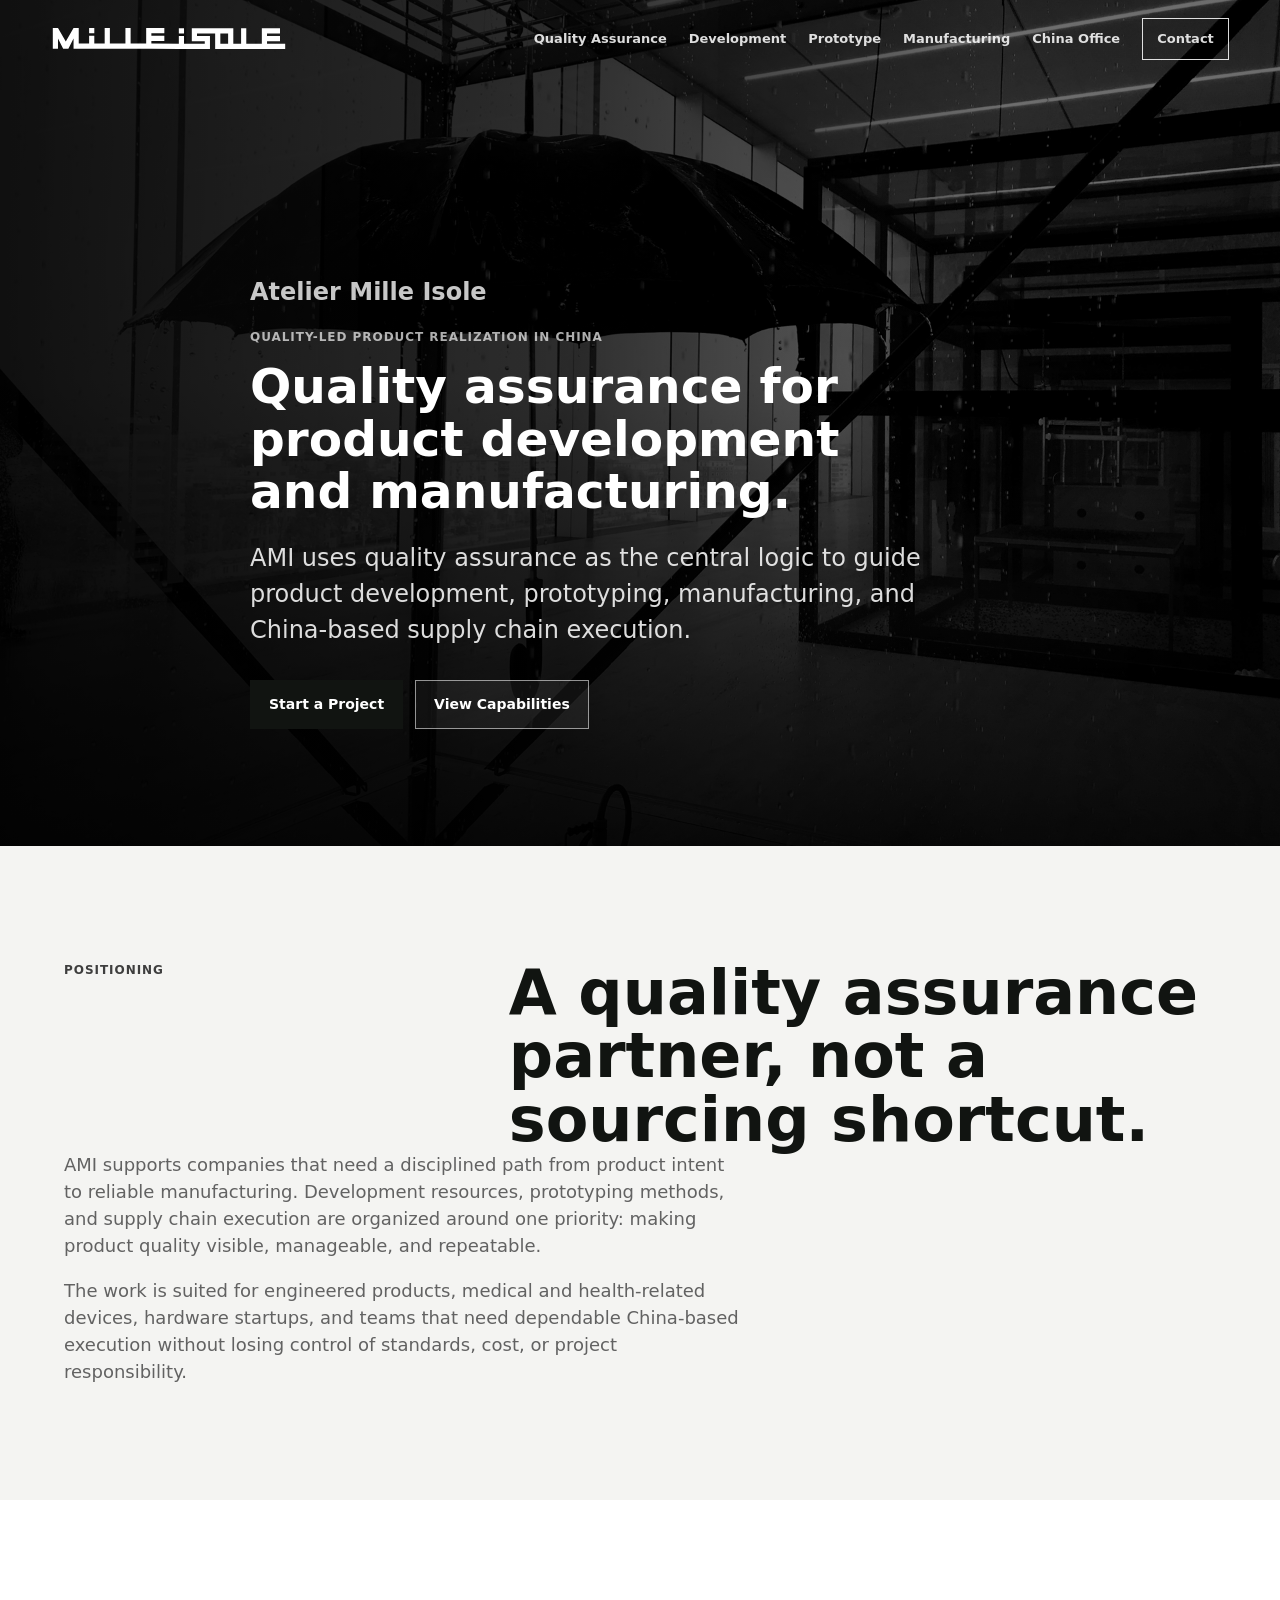
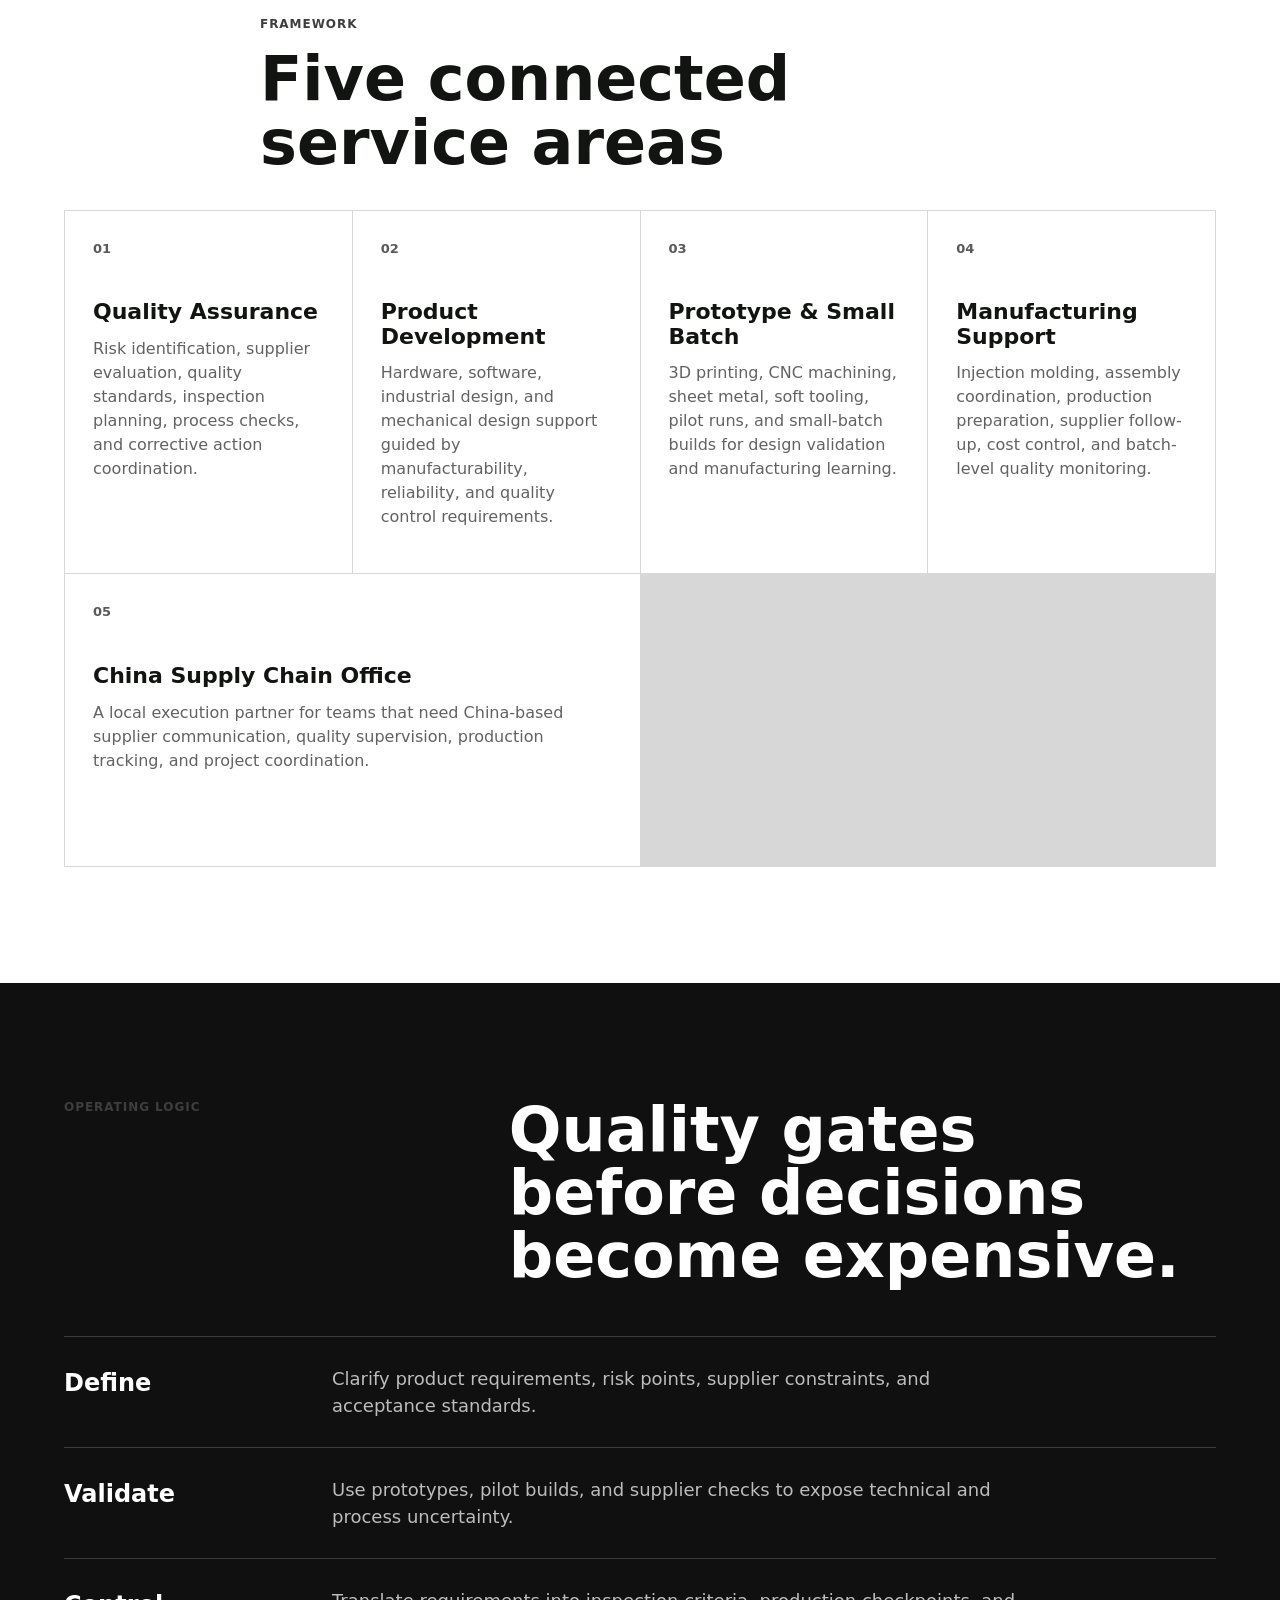
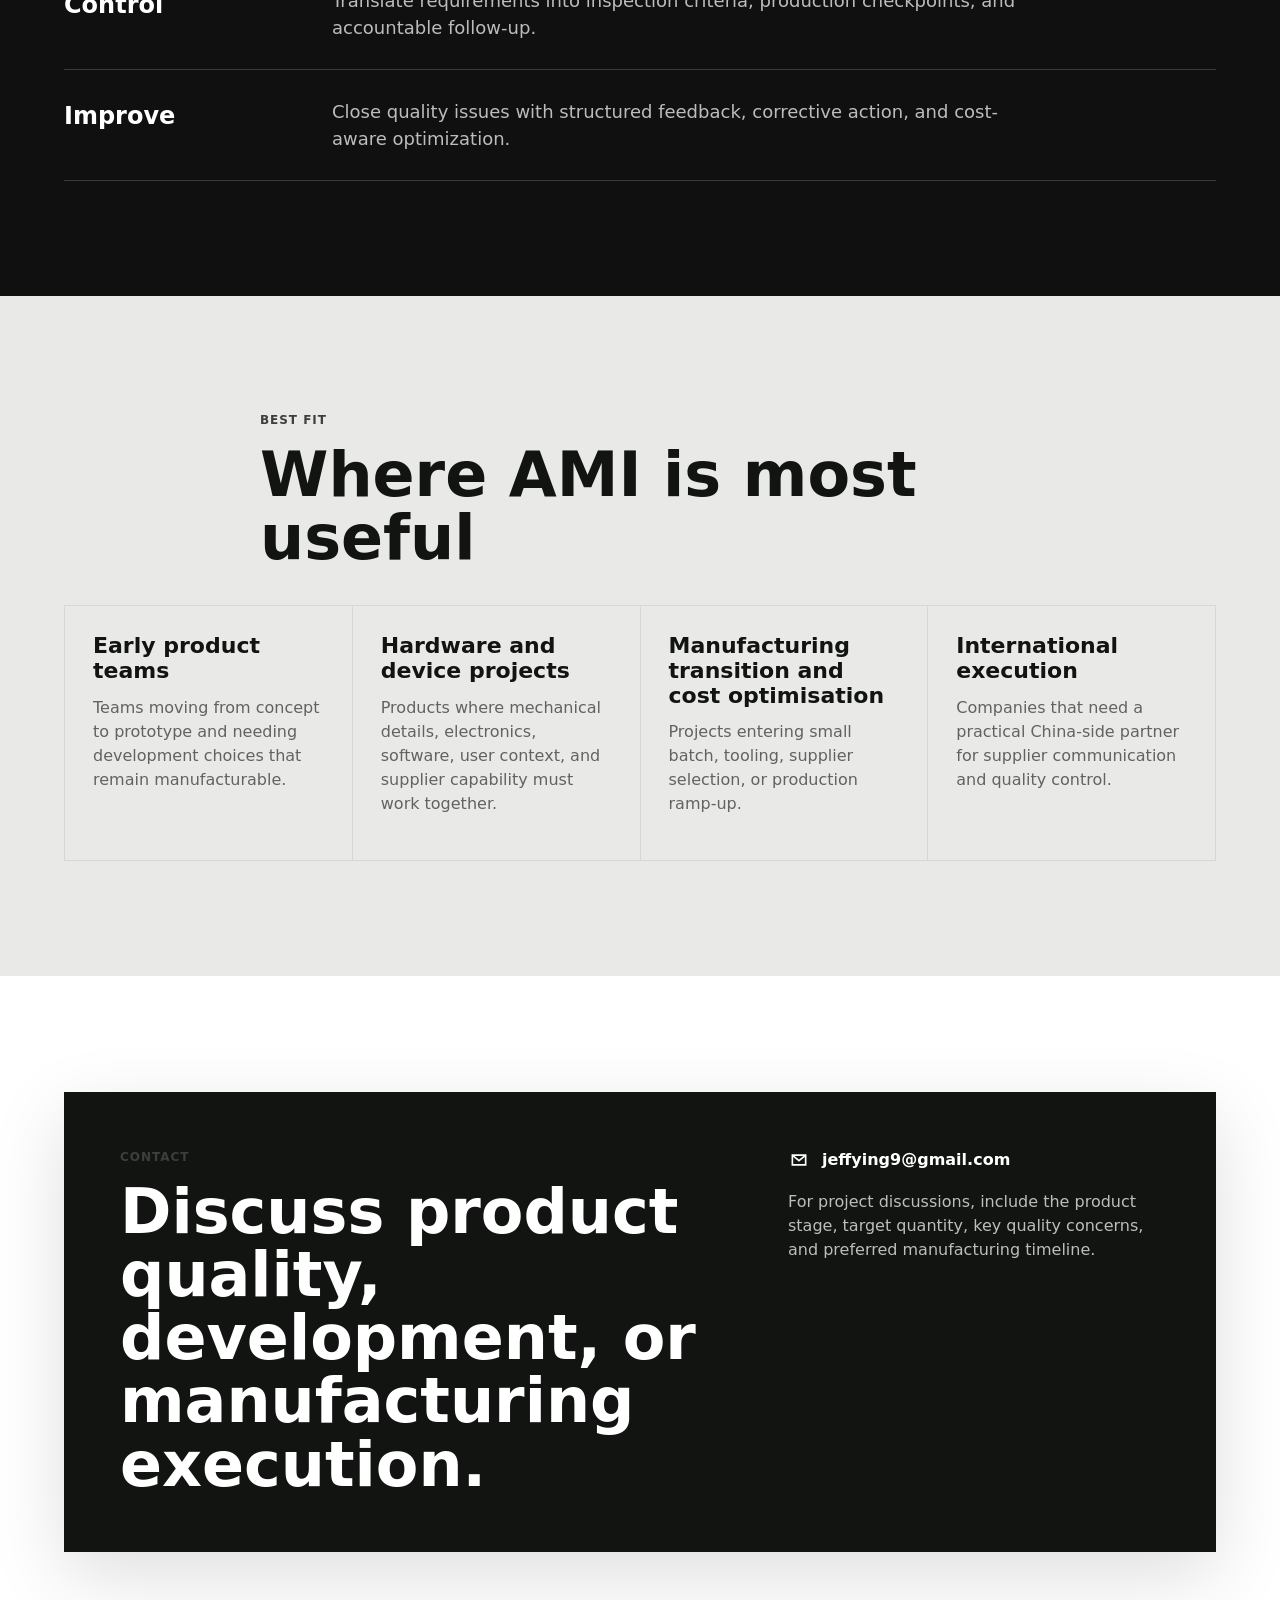
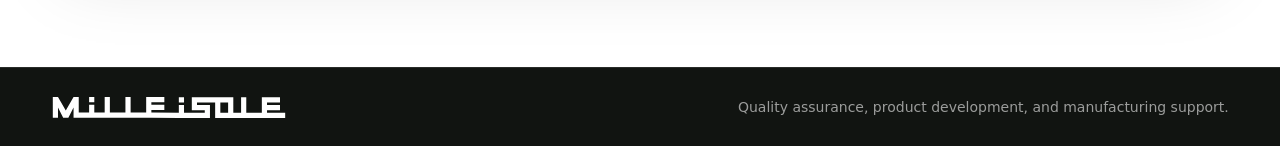
==== index.html @ b47e9f52 "Add files via upload" ====
<!doctype html>
<html lang="en">
  <head>
    <meta charset="utf-8" />
    <meta name="viewport" content="width=device-width, initial-scale=1" />
    <meta
      name="description"
      content="Atelier Mille Isole is a quality-led product development and manufacturing support partner in China."
    />
    <title>Atelier Mille Isole | Quality-Led Product Development in China</title>
    <link rel="icon" href="assets/favicon.svg" type="image/svg+xml" />
    <link rel="icon" href="assets/favicon-32.png" sizes="32x32" type="image/png" />
    <link rel="shortcut icon" href="assets/favicon-32.png" type="image/png" />
    <link rel="apple-touch-icon" sizes="180x180" href="assets/apple-touch-icon.png" />
    <meta name="theme-color" content="#111411" />
    <link rel="stylesheet" href="styles.css" />
  </head>
  <body>
    <header class="site-header" data-header>
      <a class="brand" href="#top" aria-label="Atelier Mille Isole home">
        <span class="brand-logo" aria-hidden="true"></span>
      </a>

      <button class="nav-toggle" type="button" aria-label="Open navigation" aria-expanded="false" data-nav-toggle>
        <span></span>
        <span></span>
      </button>

      <nav class="site-nav" aria-label="Primary navigation" data-nav>
        <a href="#quality">Quality Assurance</a>
        <a href="#development">Development</a>
        <a href="#prototype">Prototype</a>
        <a href="#manufacturing">Manufacturing</a>
        <a href="#china-office">China Office</a>
        <a class="nav-cta" href="#contact">Contact</a>
      </nav>
    </header>

    <main id="top">
      <section class="hero" aria-labelledby="hero-title">
        <div class="hero-image" aria-hidden="true"></div>
        <div class="hero-overlay"></div>
        <div class="hero-content">
          <p class="brand-line">Atelier Mille Isole</p>
          <p class="eyebrow">Quality-led product realization in China</p>
          <h1 id="hero-title">Quality assurance for product development and manufacturing.</h1>
          <p class="hero-copy">
            AMI uses quality assurance as the central logic to guide product development,
            prototyping, manufacturing, and China-based supply chain execution.
          </p>
          <div class="hero-actions">
            <a class="button primary" href="#contact">Start a Project</a>
            <a class="button secondary" href="#quality">View Capabilities</a>
          </div>
        </div>
      </section>

      <section class="intro section-pad" aria-labelledby="intro-title">
        <div class="section-heading">
          <p class="eyebrow">Positioning</p>
          <h2 id="intro-title">A quality assurance partner, not a sourcing shortcut.</h2>
        </div>
        <div class="intro-copy">
          <p>
            AMI supports companies that need a disciplined path from product intent to reliable
            manufacturing. Development resources, prototyping methods, and supply chain execution
            are organized around one priority: making product quality visible, manageable, and
            repeatable.
          </p>
          <p>
            The work is suited for engineered products, medical and health-related devices,
            hardware startups, and teams that need dependable China-based execution without losing
            control of standards, cost, or project responsibility.
          </p>
        </div>
      </section>

      <section class="capabilities section-pad" aria-labelledby="capabilities-title">
        <div class="section-heading compact">
          <p class="eyebrow">Framework</p>
          <h2 id="capabilities-title">Five connected service areas</h2>
        </div>

        <div class="capability-grid">
          <article class="capability-card" id="quality">
            <span class="card-index">01</span>
            <h3>Quality Assurance</h3>
            <p>
              Risk identification, supplier evaluation, quality standards, inspection planning,
              process checks, and corrective action coordination.
            </p>
          </article>

          <article class="capability-card" id="development">
            <span class="card-index">02</span>
            <h3>Product Development</h3>
            <p>
              Hardware, software, industrial design, and mechanical design support guided by
              manufacturability, reliability, and quality control requirements.
            </p>
          </article>

          <article class="capability-card" id="prototype">
            <span class="card-index">03</span>
            <h3>Prototype & Small Batch</h3>
            <p>
              3D printing, CNC machining, sheet metal, soft tooling, pilot runs, and small-batch
              builds for design validation and manufacturing learning.
            </p>
          </article>

          <article class="capability-card" id="manufacturing">
            <span class="card-index">04</span>
            <h3>Manufacturing Support</h3>
            <p>
              Injection molding, assembly coordination, production preparation, supplier follow-up,
              cost control, and batch-level quality monitoring.
            </p>
          </article>

          <article class="capability-card wide" id="china-office">
            <span class="card-index">05</span>
            <h3>China Supply Chain Office</h3>
            <p>
              A local execution partner for teams that need China-based supplier communication,
              quality supervision, production tracking, and project coordination.
            </p>
          </article>
        </div>
      </section>

      <section class="method section-pad" aria-labelledby="method-title">
        <div class="section-heading">
          <p class="eyebrow">Operating Logic</p>
          <h2 id="method-title">Quality gates before decisions become expensive.</h2>
        </div>

        <div class="method-list">
          <div class="method-item">
            <span>Define</span>
            <p>Clarify product requirements, risk points, supplier constraints, and acceptance standards.</p>
          </div>
          <div class="method-item">
            <span>Validate</span>
            <p>Use prototypes, pilot builds, and supplier checks to expose technical and process uncertainty.</p>
          </div>
          <div class="method-item">
            <span>Control</span>
            <p>Translate requirements into inspection criteria, production checkpoints, and accountable follow-up.</p>
          </div>
          <div class="method-item">
            <span>Improve</span>
            <p>Close quality issues with structured feedback, corrective action, and cost-aware optimization.</p>
          </div>
        </div>
      </section>

      <section class="proof section-pad" aria-labelledby="proof-title">
        <div class="section-heading compact">
          <p class="eyebrow">Best Fit</p>
          <h2 id="proof-title">Where AMI is most useful</h2>
        </div>

        <div class="fit-grid">
          <div>
            <h3>Early product teams</h3>
            <p>Teams moving from concept to prototype and needing development choices that remain manufacturable.</p>
          </div>
          <div>
            <h3>Hardware and device projects</h3>
            <p>Products where mechanical details, electronics, software, user context, and supplier capability must work together.</p>
          </div>
          <div>
            <h3>Manufacturing transition and cost optimisation</h3>
            <p>Projects entering small batch, tooling, supplier selection, or production ramp-up.</p>
          </div>
          <div>
            <h3>International execution</h3>
            <p>Companies that need a practical China-side partner for supplier communication and quality control.</p>
          </div>
        </div>
      </section>

      <section class="contact section-pad" id="contact" aria-labelledby="contact-title">
        <div class="contact-panel">
          <div>
            <p class="eyebrow">Contact</p>
            <h2 id="contact-title">Discuss product quality, development, or manufacturing execution.</h2>
          </div>
          <div class="contact-actions">
            <a class="email-link" href="mailto:jeffying9@gmail.com" aria-label="Email AMI">
              <svg aria-hidden="true" viewBox="0 0 24 24">
                <path d="M4.75 6.75h14.5v10.5H4.75V6.75Z"></path>
                <path d="m5.25 7.25 6.75 5.5 6.75-5.5"></path>
              </svg>
              <span>jeffying9@gmail.com</span>
            </a>
            <p>
              For project discussions, include the product stage, target quantity, key quality concerns,
              and preferred manufacturing timeline.
            </p>
          </div>
        </div>
      </section>
    </main>

    <footer class="site-footer">
      <div>
        <span class="footer-logo" aria-hidden="true"></span>
        <span class="sr-only">Atelier Mille Isole</span>
      </div>
      <p>Quality assurance, product development, and manufacturing support.</p>
    </footer>

    <script src="script.js"></script>
  </body>
</html>
---- styles.css ----
:root {
  --ink: #111411;
  --muted: #626262;
  --line: #d7d7d7;
  --paper: #f4f4f2;
  --white: #ffffff;
  --deep: #101010;
  --soft: #e9e9e7;
  --shadow: 0 24px 70px rgba(0, 0, 0, 0.13);
}

* {
  box-sizing: border-box;
}

html {
  scroll-behavior: smooth;
}

body {
  margin: 0;
  color: var(--ink);
  background: var(--paper);
  font-family: Inter, ui-sans-serif, system-ui, -apple-system, BlinkMacSystemFont, "Segoe UI", Arial, sans-serif;
  line-height: 1.5;
}

img {
  display: block;
  max-width: 100%;
}

a {
  color: inherit;
  text-decoration: none;
}

.site-header {
  position: fixed;
  z-index: 20;
  top: 0;
  left: 0;
  right: 0;
  display: flex;
  align-items: center;
  justify-content: space-between;
  gap: 24px;
  padding: 18px clamp(20px, 4vw, 56px);
  color: var(--white);
  transition: background 180ms ease, border-color 180ms ease, color 180ms ease;
}

.site-header.is-scrolled,
.site-header.is-open {
  color: var(--ink);
  background: rgba(246, 245, 240, 0.94);
  border-bottom: 1px solid rgba(17, 20, 17, 0.09);
  backdrop-filter: blur(18px);
}

.brand {
  display: inline-flex;
  align-items: center;
  min-width: 0;
}

.brand-logo,
.footer-logo {
  display: block;
  width: min(236px, 48vw);
  height: 22px;
  background: currentColor;
  -webkit-mask: url("AMI%20VI/Logo%20White.svg") center / contain no-repeat;
  mask: url("AMI%20VI/Logo%20White.svg") center / contain no-repeat;
}

.site-nav {
  display: flex;
  align-items: center;
  gap: 22px;
  font-size: 13px;
  font-weight: 600;
}

.site-nav a {
  opacity: 0.86;
}

.site-nav a:hover {
  opacity: 1;
}

.nav-cta {
  padding: 10px 14px;
  border: 1px solid currentColor;
}

.nav-toggle {
  display: none;
}

.hero {
  position: relative;
  min-height: 94vh;
  display: grid;
  align-items: end;
  overflow: hidden;
  color: var(--white);
}

.hero-image,
.hero-overlay {
  position: absolute;
  inset: 0;
  width: 100%;
  height: 100%;
}

.hero-image {
  background:
    linear-gradient(0deg, rgba(0, 0, 0, 0.12), rgba(0, 0, 0, 0.12)),
    url("assets/hero-umbrella.jpg") center / cover no-repeat;
  filter: grayscale(1) contrast(1.08) brightness(0.78);
}

.hero-overlay {
  background:
    linear-gradient(90deg, rgba(0, 0, 0, 0.9), rgba(0, 0, 0, 0.72) 44%, rgba(0, 0, 0, 0.34) 78%),
    linear-gradient(0deg, rgba(0, 0, 0, 0.76), rgba(0, 0, 0, 0.08) 55%);
}

.hero-content {
  position: relative;
  width: min(780px, calc(100% - 40px));
  margin: 0 auto;
  padding: 156px 0 13vh;
}

.eyebrow {
  margin: 0 0 14px;
  color: #3e3e3e;
  font-size: 12px;
  font-weight: 700;
  letter-spacing: 0.08em;
  text-transform: uppercase;
}

.hero .eyebrow {
  color: rgba(255, 255, 255, 0.68);
}

h1,
h2,
h3,
p {
  margin-top: 0;
}

h1 {
  max-width: 680px;
  margin-bottom: 22px;
  font-size: clamp(32px, 3.8vw, 54px);
  line-height: 1.08;
  letter-spacing: 0;
}

.brand-line {
  margin: 0 0 18px;
  color: rgba(255, 255, 255, 0.78);
  font-size: clamp(18px, 2vw, 24px);
  font-weight: 600;
}

.hero-copy {
  max-width: 680px;
  margin-bottom: 32px;
  color: rgba(255, 255, 255, 0.86);
  font-size: clamp(18px, 2.1vw, 24px);
}

.hero-actions,
.contact-actions {
  display: flex;
  align-items: center;
  flex-wrap: wrap;
  gap: 12px;
}

.button {
  display: inline-flex;
  align-items: center;
  justify-content: center;
  min-height: 46px;
  padding: 13px 18px;
  border: 1px solid transparent;
  font-size: 14px;
  font-weight: 700;
}

.button.primary {
  color: var(--white);
  background: var(--ink);
}

.button.secondary {
  color: var(--white);
  border-color: rgba(255, 255, 255, 0.55);
  background: rgba(255, 255, 255, 0.06);
}

.section-pad {
  padding: clamp(74px, 9vw, 128px) clamp(20px, 5vw, 72px);
}

.section-heading {
  display: grid;
  grid-template-columns: minmax(220px, 0.7fr) minmax(0, 1.3fr);
  gap: clamp(24px, 5vw, 72px);
  max-width: 1160px;
  margin: 0 auto;
}

.section-heading.compact {
  display: block;
  max-width: 760px;
  margin-bottom: 36px;
}

h2 {
  margin-bottom: 0;
  font-size: clamp(34px, 5vw, 62px);
  line-height: 1.02;
  letter-spacing: 0;
}

.intro-copy {
  max-width: 680px;
  color: var(--muted);
  font-size: 18px;
}

.intro-copy p:last-child {
  margin-bottom: 0;
}

.capabilities {
  background: var(--white);
}

.capability-grid {
  display: grid;
  grid-template-columns: repeat(4, minmax(0, 1fr));
  gap: 1px;
  max-width: 1160px;
  margin: 0 auto;
  background: var(--line);
  border: 1px solid var(--line);
}

.capability-card {
  min-height: 292px;
  padding: 28px;
  background: var(--white);
}

.capability-card.wide {
  grid-column: span 2;
}

.card-index {
  display: block;
  margin-bottom: 42px;
  color: #5a5a5a;
  font-size: 13px;
  font-weight: 700;
}

.capability-card h3,
.fit-grid h3 {
  margin-bottom: 12px;
  font-size: 22px;
  line-height: 1.12;
  letter-spacing: 0;
}

.capability-card p,
.fit-grid p,
.method-item p,
.contact-actions p,
.site-footer p {
  color: var(--muted);
}

.method {
  background: var(--deep);
  color: var(--white);
}

.method .section-heading {
  margin-bottom: 48px;
}

.method-list {
  max-width: 1160px;
  margin: 0 auto;
  border-top: 1px solid rgba(255, 255, 255, 0.18);
}

.method-item {
  display: grid;
  grid-template-columns: 240px minmax(0, 1fr);
  gap: 28px;
  padding: 28px 0;
  border-bottom: 1px solid rgba(255, 255, 255, 0.18);
}

.method-item span {
  font-size: 24px;
  font-weight: 700;
}

.method-item p {
  max-width: 700px;
  margin-bottom: 0;
  color: rgba(255, 255, 255, 0.72);
  font-size: 18px;
}

.proof {
  background: var(--soft);
}

.fit-grid {
  display: grid;
  grid-template-columns: repeat(4, minmax(0, 1fr));
  gap: 1px;
  max-width: 1160px;
  margin: 0 auto;
  background: var(--line);
  border: 1px solid var(--line);
}

.fit-grid > div {
  min-height: 240px;
  padding: 28px;
  background: var(--soft);
}

.contact {
  background: var(--white);
}

.contact-panel {
  display: grid;
  grid-template-columns: minmax(0, 1.25fr) minmax(320px, 0.75fr);
  gap: 48px;
  max-width: 1160px;
  margin: 0 auto;
  padding: clamp(30px, 5vw, 56px);
  color: var(--white);
  background: var(--ink);
  box-shadow: var(--shadow);
}

.contact-panel h2 {
  max-width: 760px;
}

.contact-actions {
  display: flex;
  align-content: start;
  align-items: flex-start;
  flex-direction: column;
  gap: 18px;
}

.contact-actions p {
  margin-bottom: 0;
  color: rgba(255, 255, 255, 0.72);
}

.email-link {
  display: inline-flex;
  align-items: center;
  justify-content: flex-start;
  gap: 12px;
  max-width: 100%;
  color: var(--white);
  font-size: 16px;
  font-weight: 700;
}

.email-link svg {
  width: 22px;
  height: 22px;
  flex: 0 0 auto;
  stroke: currentColor;
  stroke-width: 1.8;
  fill: none;
}

.site-footer {
  display: flex;
  align-items: center;
  justify-content: space-between;
  gap: 24px;
  padding: 28px clamp(20px, 4vw, 56px);
  border-top: 1px solid rgba(255, 255, 255, 0.1);
  color: var(--white);
  background: var(--ink);
  font-size: 14px;
}

.site-footer .footer-logo {
  color: var(--white);
}

.site-footer > div {
  display: inline-flex;
  align-items: center;
  font-weight: 700;
}

.sr-only {
  position: absolute;
  width: 1px;
  height: 1px;
  padding: 0;
  overflow: hidden;
  clip: rect(0, 0, 0, 0);
  white-space: nowrap;
  border: 0;
}

.site-footer p {
  margin-bottom: 0;
  color: rgba(255, 255, 255, 0.58);
}

@media (max-width: 980px) {
  .site-nav {
    position: fixed;
    top: 79px;
    left: 0;
    right: 0;
    display: none;
    flex-direction: column;
    align-items: stretch;
    gap: 0;
    padding: 10px 20px 24px;
    color: var(--ink);
    background: rgba(246, 245, 240, 0.97);
    border-bottom: 1px solid rgba(17, 20, 17, 0.09);
    backdrop-filter: blur(18px);
  }

  .site-nav.is-open {
    display: flex;
  }

  .site-nav a {
    padding: 15px 0;
    border-bottom: 1px solid rgba(17, 20, 17, 0.08);
  }

  .nav-cta {
    margin-top: 12px;
    padding: 13px 15px;
    border: 1px solid var(--ink);
    text-align: center;
  }

  .nav-toggle {
    display: inline-flex;
    width: 42px;
    height: 42px;
    flex-direction: column;
    align-items: center;
    justify-content: center;
    gap: 6px;
    color: inherit;
    border: 1px solid currentColor;
    background: transparent;
  }

  .nav-toggle span {
    width: 18px;
    height: 2px;
    background: currentColor;
  }

  .section-heading,
  .contact-panel {
    grid-template-columns: 1fr;
  }

  .capability-grid,
  .fit-grid {
    grid-template-columns: repeat(2, minmax(0, 1fr));
  }
}

@media (max-width: 680px) {
  .brand-logo {
    width: 170px;
    height: 16px;
  }

  .hero {
    min-height: 92vh;
  }

  .hero-content {
    width: min(100% - 34px, 780px);
    padding-bottom: 78px;
  }

  .hero-overlay {
    background:
      linear-gradient(90deg, rgba(0, 0, 0, 0.9), rgba(0, 0, 0, 0.58)),
      linear-gradient(0deg, rgba(0, 0, 0, 0.76), rgba(0, 0, 0, 0.08) 56%);
  }

  .hero-image {
    background:
      linear-gradient(0deg, rgba(0, 0, 0, 0.12), rgba(0, 0, 0, 0.12)),
      url("assets/hero-umbrella-mobile.jpg") center / cover no-repeat;
  }

  .hero-actions,
  .contact-actions {
    align-items: stretch;
    flex-direction: column;
  }

  .button {
    width: 100%;
  }

  .capability-grid,
  .fit-grid {
    grid-template-columns: 1fr;
  }

  .capability-card.wide {
    grid-column: auto;
  }

  .method-item {
    grid-template-columns: 1fr;
    gap: 10px;
  }

  .contact-panel {
    padding: 26px;
  }

  .site-footer {
    align-items: flex-start;
    flex-direction: column;
  }
}
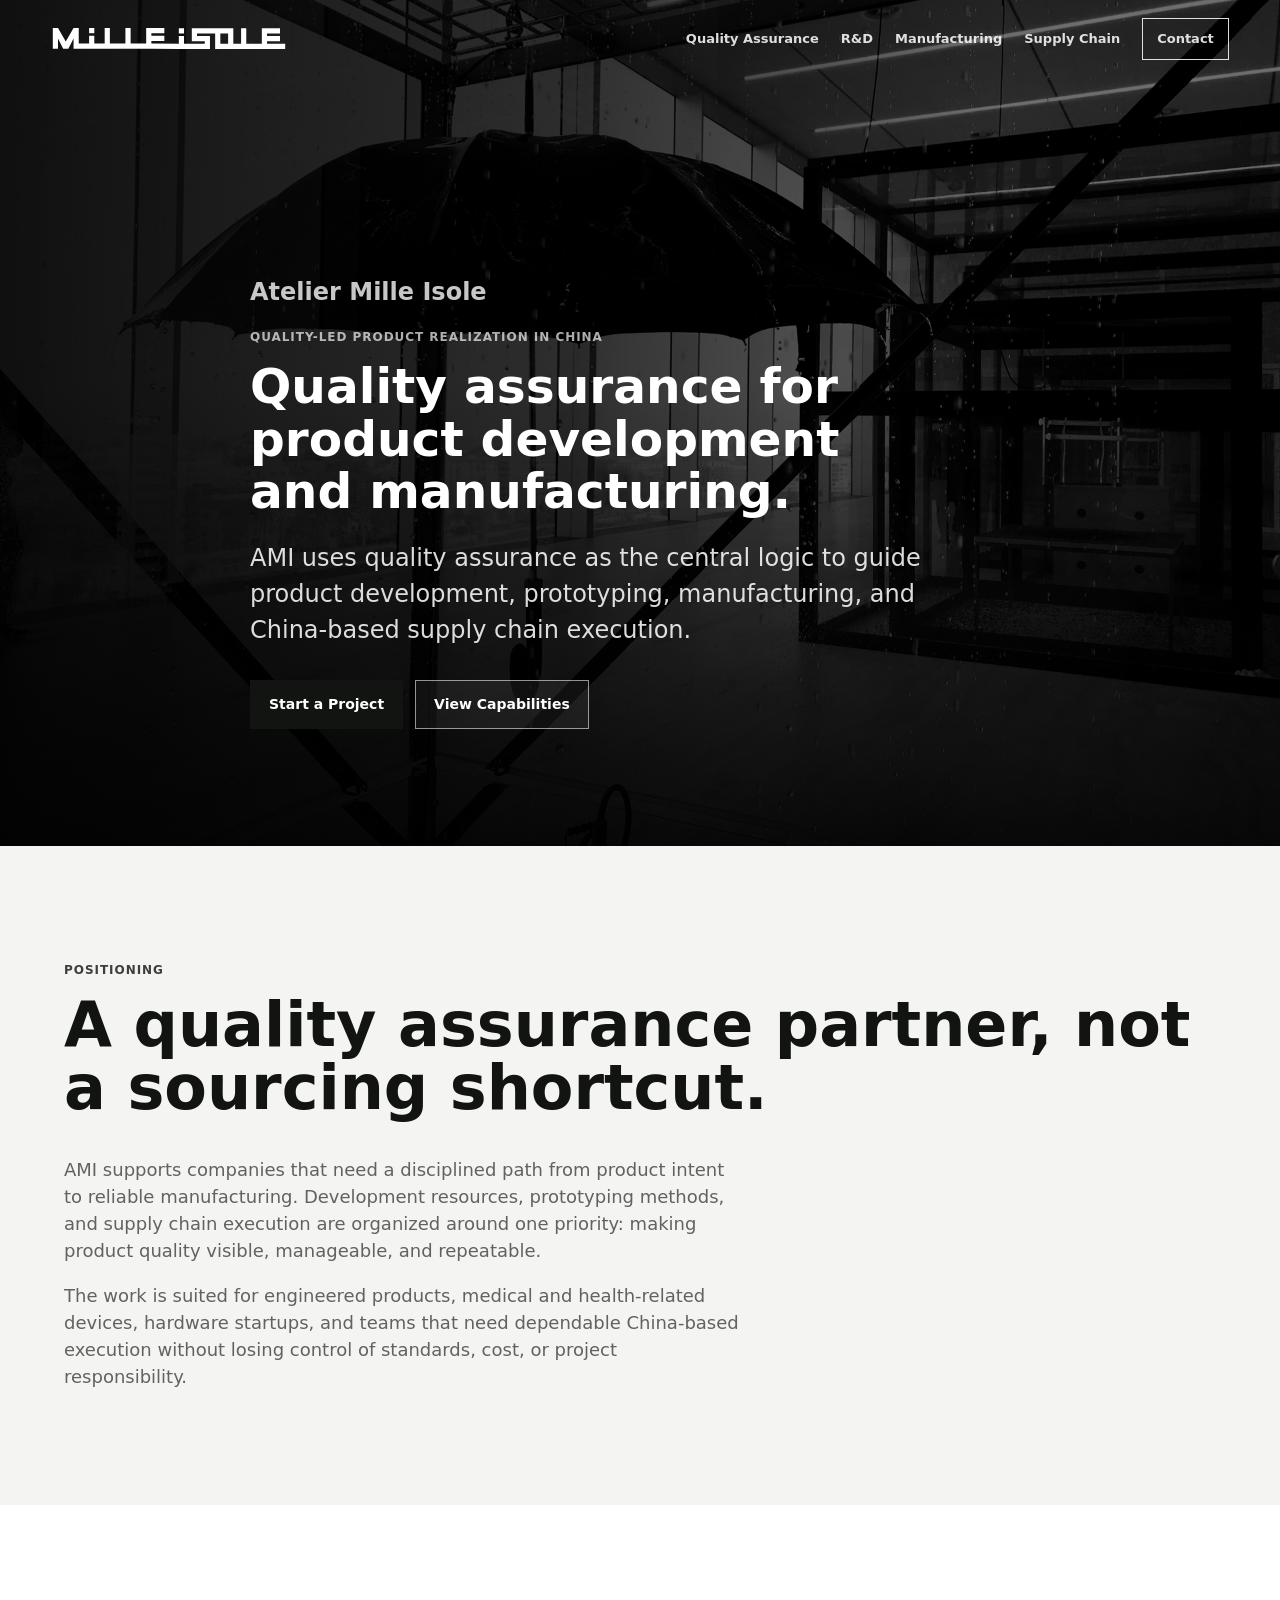
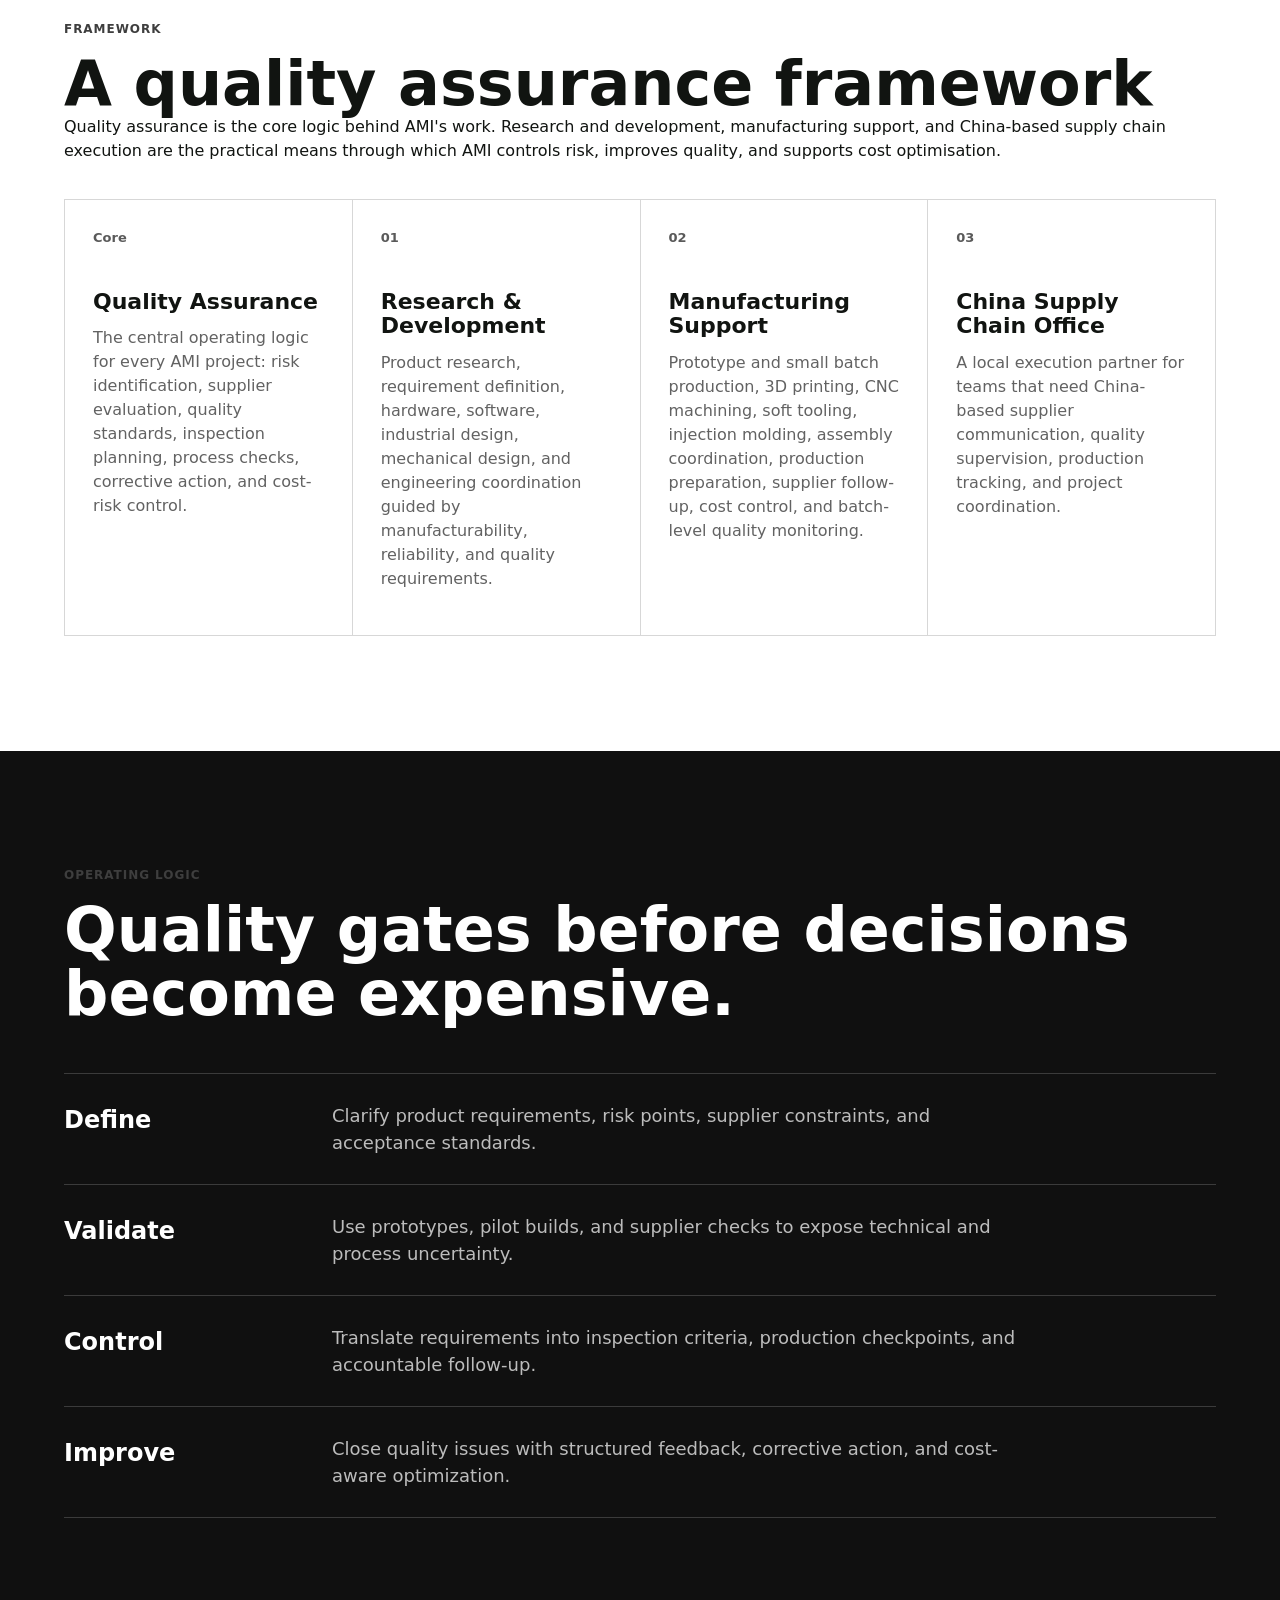
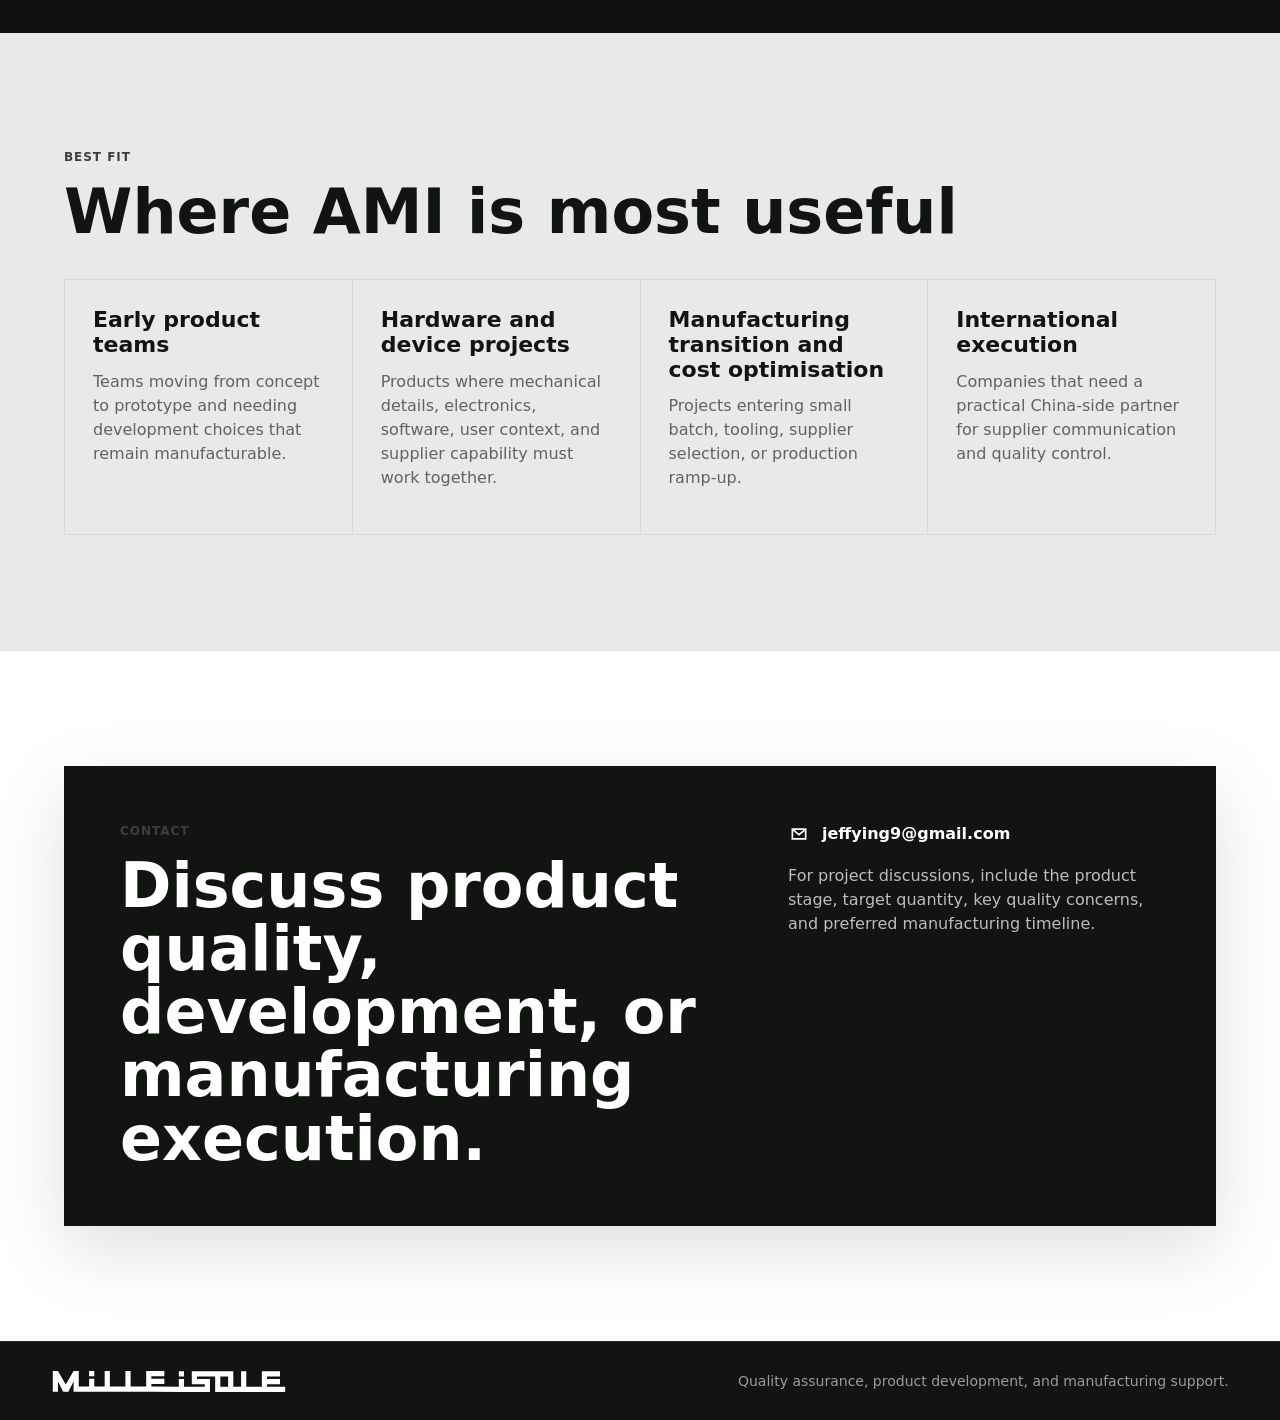
==== commit d6278b0f: "Add files via upload" ====
--- a/index.html
+++ b/index.html
@@ -7,7 +7,7 @@
       name="description"
       content="Atelier Mille Isole is a quality-led product development and manufacturing support partner in China."
     />
-    <title>Atelier Mille Isole | Quality-Led Product Development in China</title>
+    <title>Atelier Mille Isole | Quality-Led Product Realization</title>
     <link rel="icon" href="assets/favicon.svg" type="image/svg+xml" />
     <link rel="icon" href="assets/favicon-32.png" sizes="32x32" type="image/png" />
     <link rel="shortcut icon" href="assets/favicon-32.png" type="image/png" />
@@ -28,10 +28,9 @@
 
       <nav class="site-nav" aria-label="Primary navigation" data-nav>
         <a href="#quality">Quality Assurance</a>
-        <a href="#development">Development</a>
-        <a href="#prototype">Prototype</a>
-        <a href="#manufacturing">Manufacturing</a>
-        <a href="#china-office">China Office</a>
+        <a href="#research-development">R&amp;D</a>
+        <a href="#manufacturing-support">Manufacturing</a>
+        <a href="#china-office">Supply Chain</a>
         <a class="nav-cta" href="#contact">Contact</a>
       </nav>
     </header>
@@ -78,48 +77,47 @@
       <section class="capabilities section-pad" aria-labelledby="capabilities-title">
         <div class="section-heading compact">
           <p class="eyebrow">Framework</p>
-          <h2 id="capabilities-title">Five connected service areas</h2>
+          <h2 id="capabilities-title">A quality assurance framework</h2>
+          <p class="section-intro">
+            Quality assurance is the core logic behind AMI's work. Research and development,
+            manufacturing support, and China-based supply chain execution are the practical
+            means through which AMI controls risk, improves quality, and supports cost optimisation.
+          </p>
         </div>
 
         <div class="capability-grid">
-          <article class="capability-card" id="quality">
+          <article class="capability-card core" id="quality">
+            <span class="card-index">Core</span>
+            <h3>Quality Assurance</h3>
+            <p>
+              The central operating logic for every AMI project: risk identification, supplier
+              evaluation, quality standards, inspection planning, process checks, corrective
+              action, and cost-risk control.
+            </p>
+          </article>
+
+          <article class="capability-card" id="research-development">
             <span class="card-index">01</span>
-            <h3>Quality Assurance</h3>
-            <p>
-              Risk identification, supplier evaluation, quality standards, inspection planning,
-              process checks, and corrective action coordination.
-            </p>
-          </article>
-
-          <article class="capability-card" id="development">
+            <h3>Research &amp; Development</h3>
+            <p>
+              Product research, requirement definition, hardware, software, industrial design,
+              mechanical design, and engineering coordination guided by manufacturability,
+              reliability, and quality requirements.
+            </p>
+          </article>
+
+          <article class="capability-card" id="manufacturing-support">
             <span class="card-index">02</span>
-            <h3>Product Development</h3>
-            <p>
-              Hardware, software, industrial design, and mechanical design support guided by
-              manufacturability, reliability, and quality control requirements.
-            </p>
-          </article>
-
-          <article class="capability-card" id="prototype">
+            <h3>Manufacturing Support</h3>
+            <p>
+              Prototype and small batch production, 3D printing, CNC machining, soft tooling,
+              injection molding, assembly coordination, production preparation, supplier follow-up,
+              cost control, and batch-level quality monitoring.
+            </p>
+          </article>
+
+          <article class="capability-card" id="china-office">
             <span class="card-index">03</span>
-            <h3>Prototype & Small Batch</h3>
-            <p>
-              3D printing, CNC machining, sheet metal, soft tooling, pilot runs, and small-batch
-              builds for design validation and manufacturing learning.
-            </p>
-          </article>
-
-          <article class="capability-card" id="manufacturing">
-            <span class="card-index">04</span>
-            <h3>Manufacturing Support</h3>
-            <p>
-              Injection molding, assembly coordination, production preparation, supplier follow-up,
-              cost control, and batch-level quality monitoring.
-            </p>
-          </article>
-
-          <article class="capability-card wide" id="china-office">
-            <span class="card-index">05</span>
             <h3>China Supply Chain Office</h3>
             <p>
               A local execution partner for teams that need China-based supplier communication,
--- a/styles.css
+++ b/styles.css
@@ -7,6 +7,8 @@
   --deep: #101010;
   --soft: #e9e9e7;
   --shadow: 0 24px 70px rgba(0, 0, 0, 0.13);
+  --page-max: 1160px;
+  --page-x: clamp(20px, 5vw, 72px);
 }
 
 * {
@@ -209,20 +211,18 @@
 }
 
 .section-pad {
-  padding: clamp(74px, 9vw, 128px) clamp(20px, 5vw, 72px);
+  padding: clamp(74px, 9vw, 128px) var(--page-x);
 }
 
 .section-heading {
-  display: grid;
-  grid-template-columns: minmax(220px, 0.7fr) minmax(0, 1.3fr);
-  gap: clamp(24px, 5vw, 72px);
-  max-width: 1160px;
-  margin: 0 auto;
+  display: block;
+  max-width: var(--page-max);
+  margin: 0 auto 36px;
 }
 
 .section-heading.compact {
   display: block;
-  max-width: 760px;
+  max-width: var(--page-max);
   margin-bottom: 36px;
 }
 
@@ -234,9 +234,14 @@
 }
 
 .intro-copy {
-  max-width: 680px;
+  max-width: var(--page-max);
+  margin: 0 auto;
   color: var(--muted);
   font-size: 18px;
+}
+
+.intro-copy p {
+  max-width: 680px;
 }
 
 .intro-copy p:last-child {
@@ -251,7 +256,7 @@
   display: grid;
   grid-template-columns: repeat(4, minmax(0, 1fr));
   gap: 1px;
-  max-width: 1160px;
+  max-width: var(--page-max);
   margin: 0 auto;
   background: var(--line);
   border: 1px solid var(--line);
@@ -301,7 +306,7 @@
 }
 
 .method-list {
-  max-width: 1160px;
+  max-width: var(--page-max);
   margin: 0 auto;
   border-top: 1px solid rgba(255, 255, 255, 0.18);
 }
@@ -334,7 +339,7 @@
   display: grid;
   grid-template-columns: repeat(4, minmax(0, 1fr));
   gap: 1px;
-  max-width: 1160px;
+  max-width: var(--page-max);
   margin: 0 auto;
   background: var(--line);
   border: 1px solid var(--line);
@@ -354,7 +359,7 @@
   display: grid;
   grid-template-columns: minmax(0, 1.25fr) minmax(320px, 0.75fr);
   gap: 48px;
-  max-width: 1160px;
+  max-width: var(--page-max);
   margin: 0 auto;
   padding: clamp(30px, 5vw, 56px);
   color: var(--white);
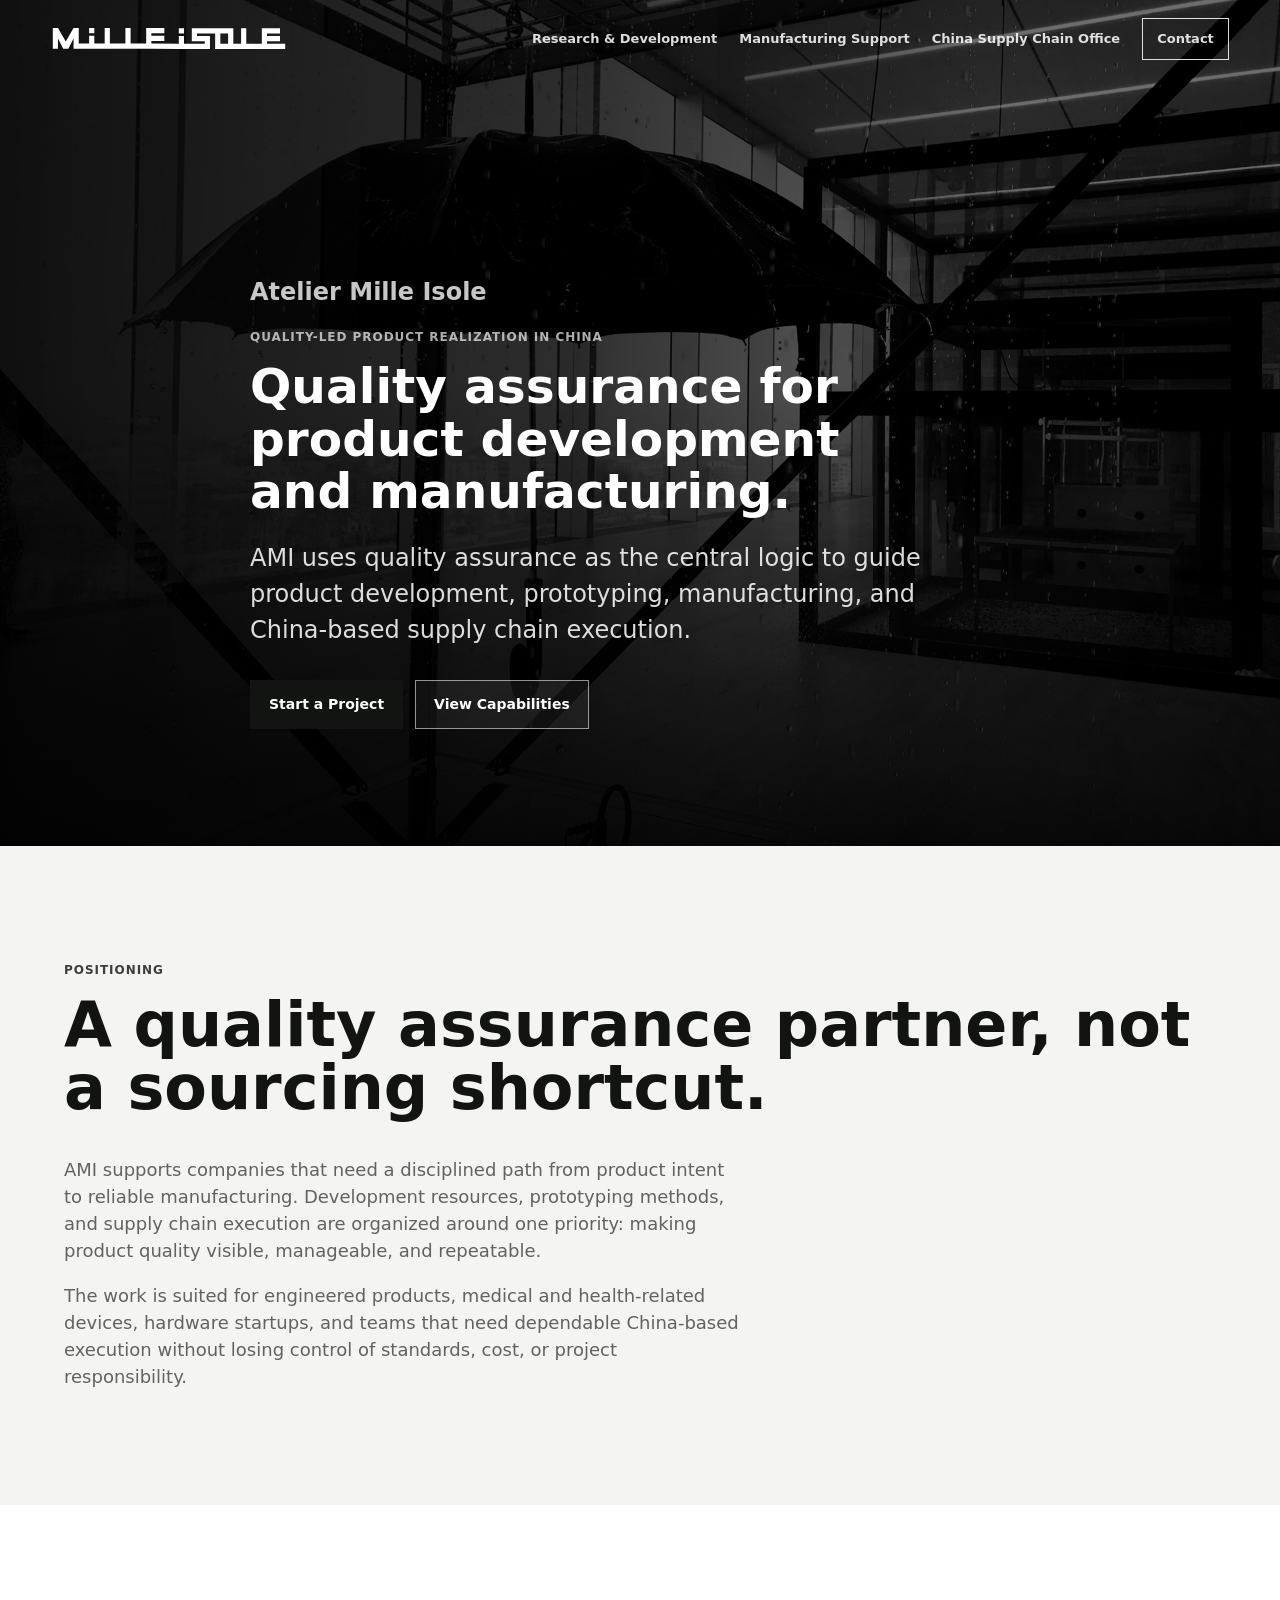
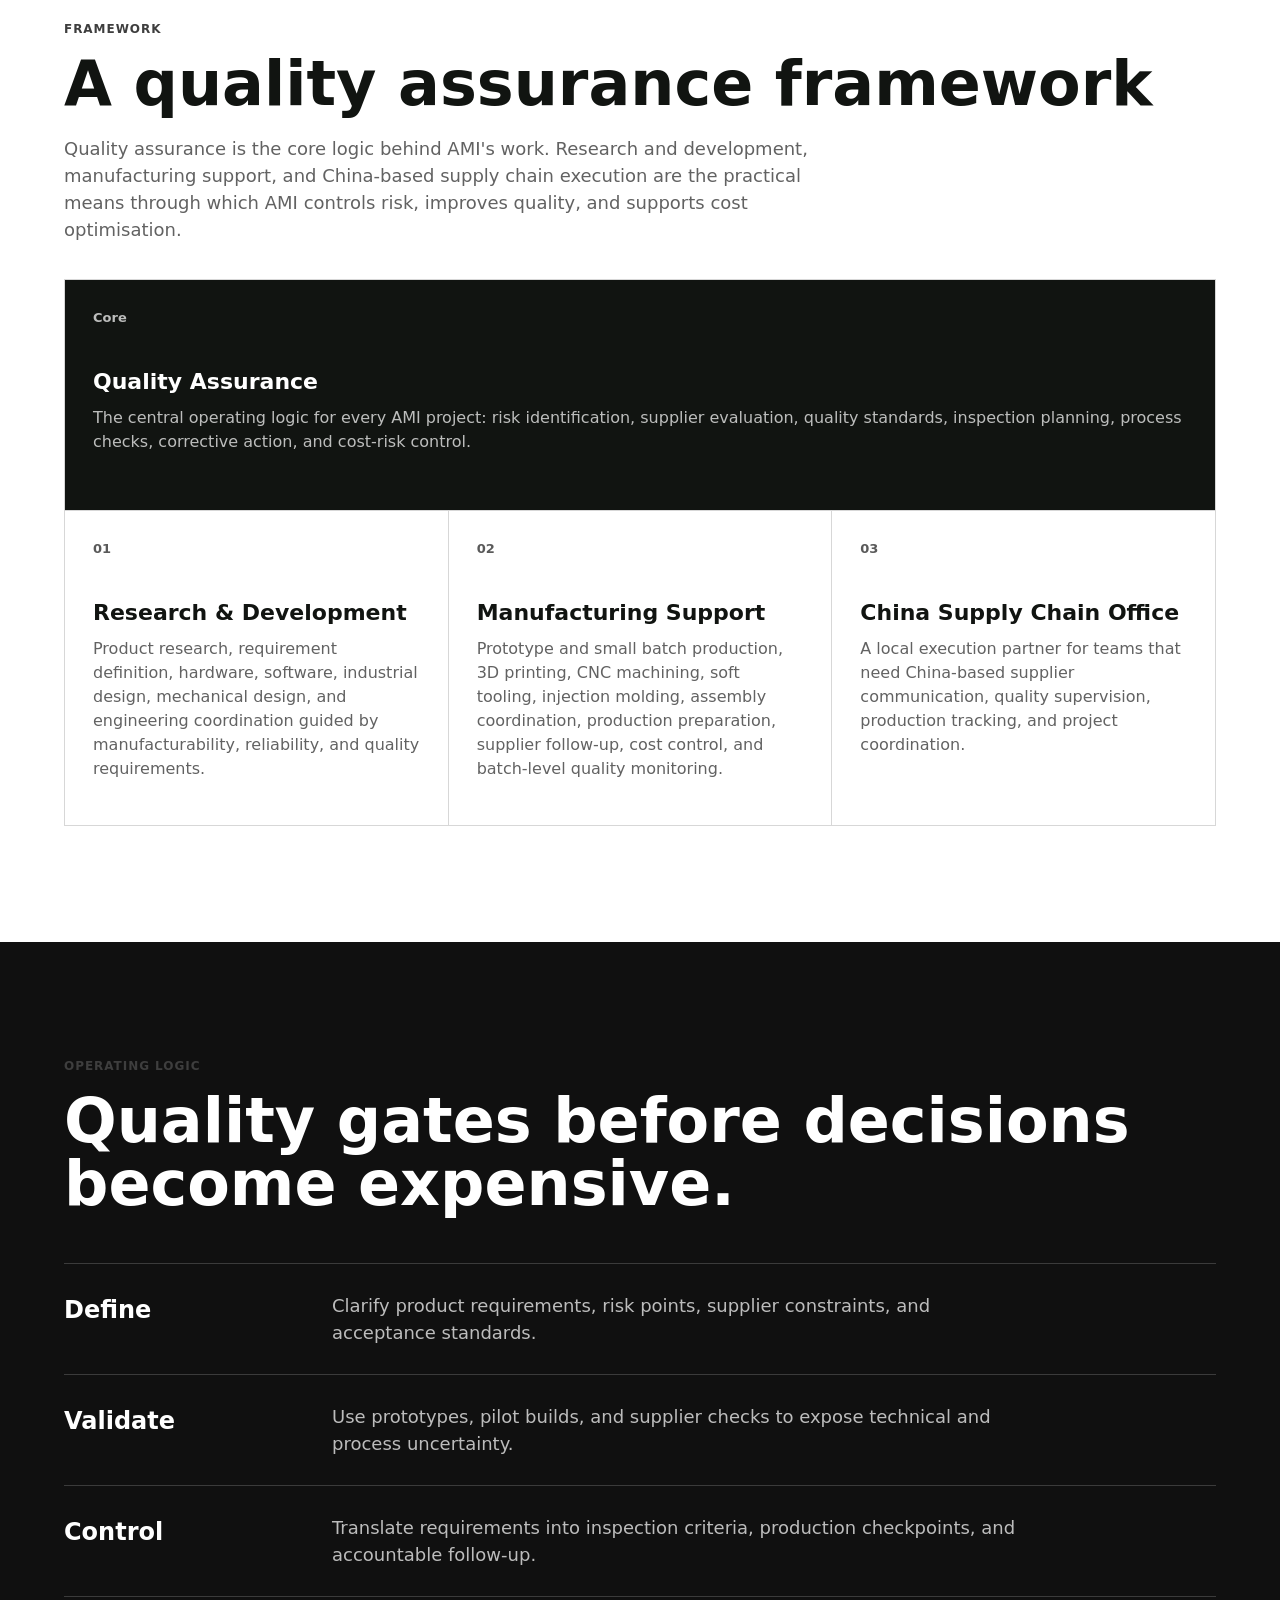
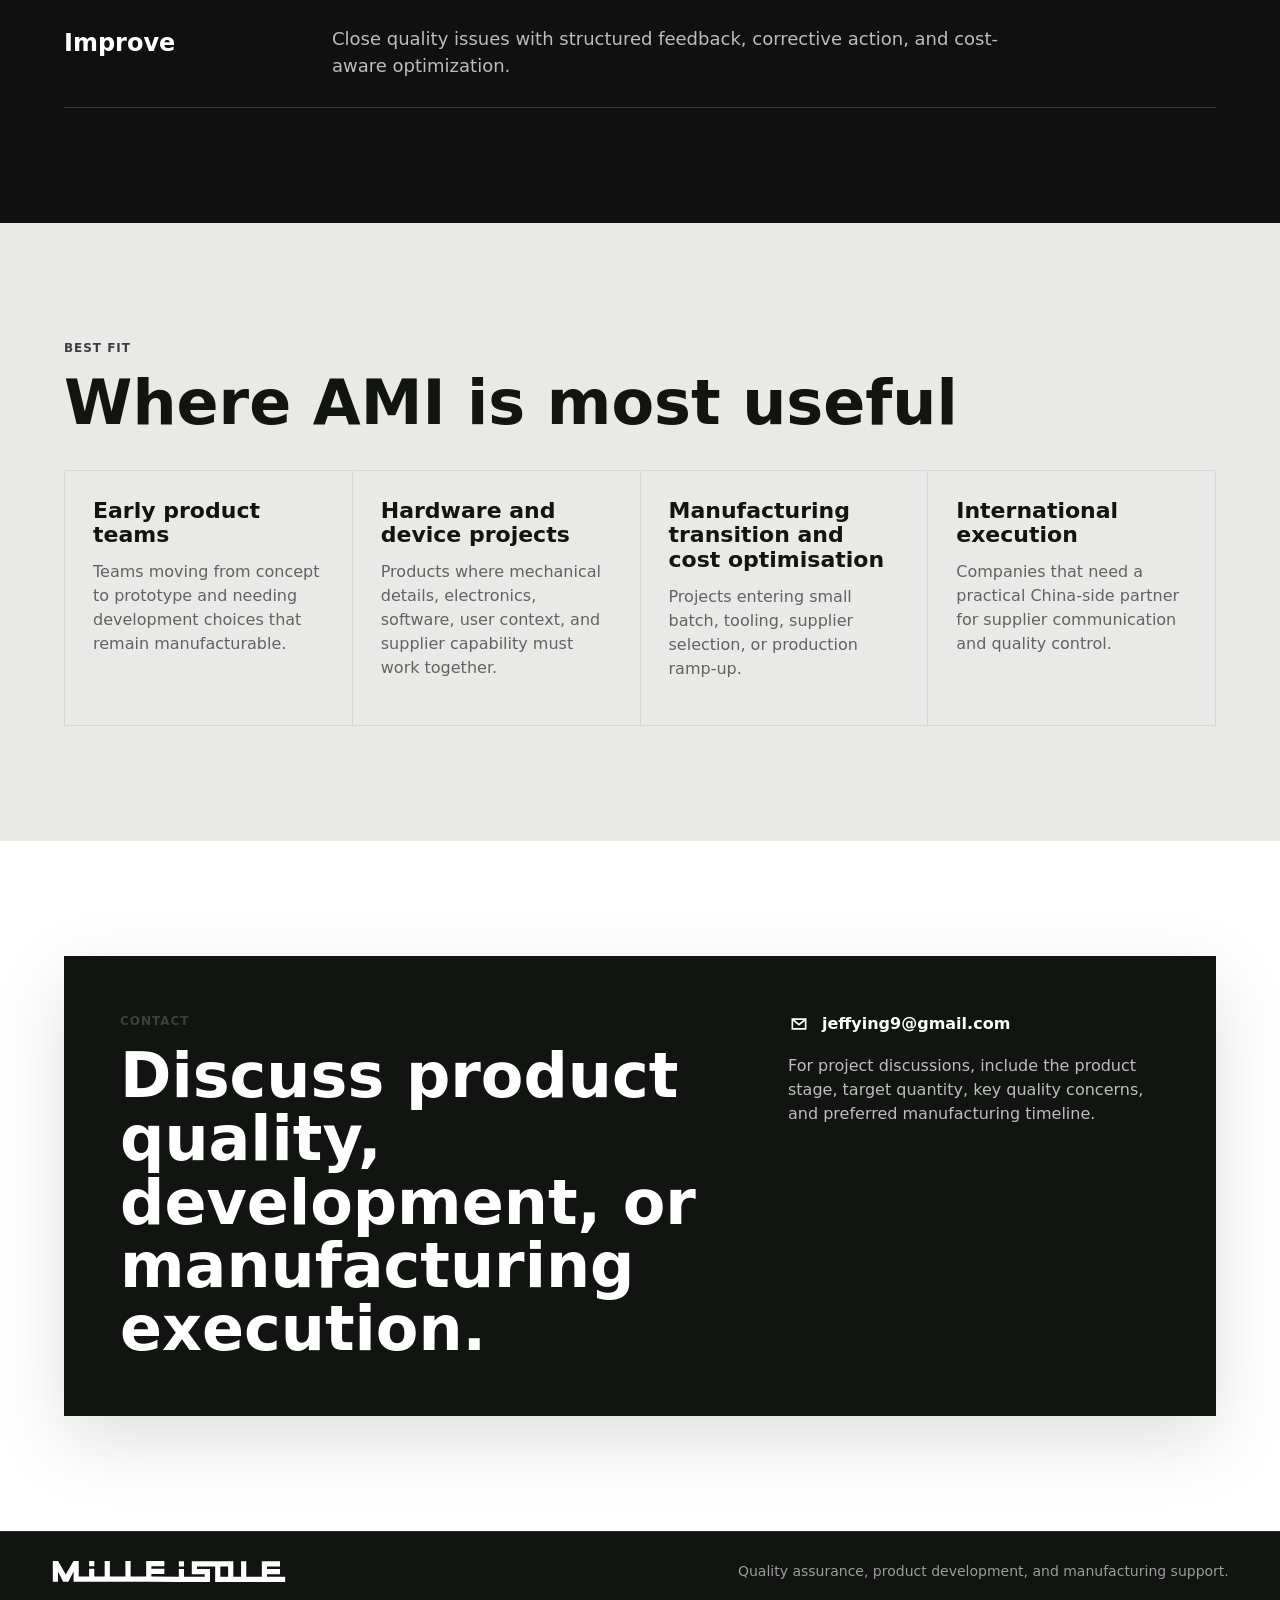
==== commit 1200089e: "Add files via upload" ====
--- a/index.html
+++ b/index.html
@@ -27,10 +27,9 @@
       </button>
 
       <nav class="site-nav" aria-label="Primary navigation" data-nav>
-        <a href="#quality">Quality Assurance</a>
-        <a href="#research-development">R&amp;D</a>
-        <a href="#manufacturing-support">Manufacturing</a>
-        <a href="#china-office">Supply Chain</a>
+        <a href="research-development/">Research &amp; Development</a>
+        <a href="manufacturing-support/">Manufacturing Support</a>
+        <a href="china-supply-chain-office/">China Supply Chain Office</a>
         <a class="nav-cta" href="#contact">Contact</a>
       </nav>
     </header>
--- a/styles.css
+++ b/styles.css
@@ -60,6 +60,14 @@
   backdrop-filter: blur(18px);
 }
 
+.site-header.page-header {
+  position: sticky;
+  color: var(--ink);
+  background: rgba(246, 245, 240, 0.96);
+  border-bottom: 1px solid rgba(17, 20, 17, 0.09);
+  backdrop-filter: blur(18px);
+}
+
 .brand {
   display: inline-flex;
   align-items: center;
@@ -226,6 +234,13 @@
   margin-bottom: 36px;
 }
 
+.section-intro {
+  max-width: 760px;
+  margin: 20px 0 0;
+  color: var(--muted);
+  font-size: 18px;
+}
+
 h2 {
   margin-bottom: 0;
   font-size: clamp(34px, 5vw, 62px);
@@ -254,7 +269,7 @@
 
 .capability-grid {
   display: grid;
-  grid-template-columns: repeat(4, minmax(0, 1fr));
+  grid-template-columns: repeat(3, minmax(0, 1fr));
   gap: 1px;
   max-width: var(--page-max);
   margin: 0 auto;
@@ -266,6 +281,13 @@
   min-height: 292px;
   padding: 28px;
   background: var(--white);
+}
+
+.capability-card.core {
+  grid-column: 1 / -1;
+  min-height: 230px;
+  color: var(--white);
+  background: var(--ink);
 }
 
 .capability-card.wide {
@@ -294,6 +316,11 @@
 .contact-actions p,
 .site-footer p {
   color: var(--muted);
+}
+
+.capability-card.core p,
+.capability-card.core .card-index {
+  color: rgba(255, 255, 255, 0.72);
 }
 
 .method {
@@ -440,6 +467,31 @@
 .site-footer p {
   margin-bottom: 0;
   color: rgba(255, 255, 255, 0.58);
+}
+
+.placeholder-page {
+  min-height: calc(100vh - 186px);
+  padding: clamp(96px, 12vw, 160px) var(--page-x);
+  background: var(--paper);
+}
+
+.placeholder-inner {
+  max-width: var(--page-max);
+  margin: 0 auto;
+}
+
+.placeholder-inner h1 {
+  max-width: 820px;
+  margin-bottom: 24px;
+  color: var(--ink);
+  font-size: clamp(42px, 7vw, 86px);
+}
+
+.placeholder-inner p {
+  max-width: 620px;
+  margin-bottom: 0;
+  color: var(--muted);
+  font-size: 20px;
 }
 
 @media (max-width: 980px) {
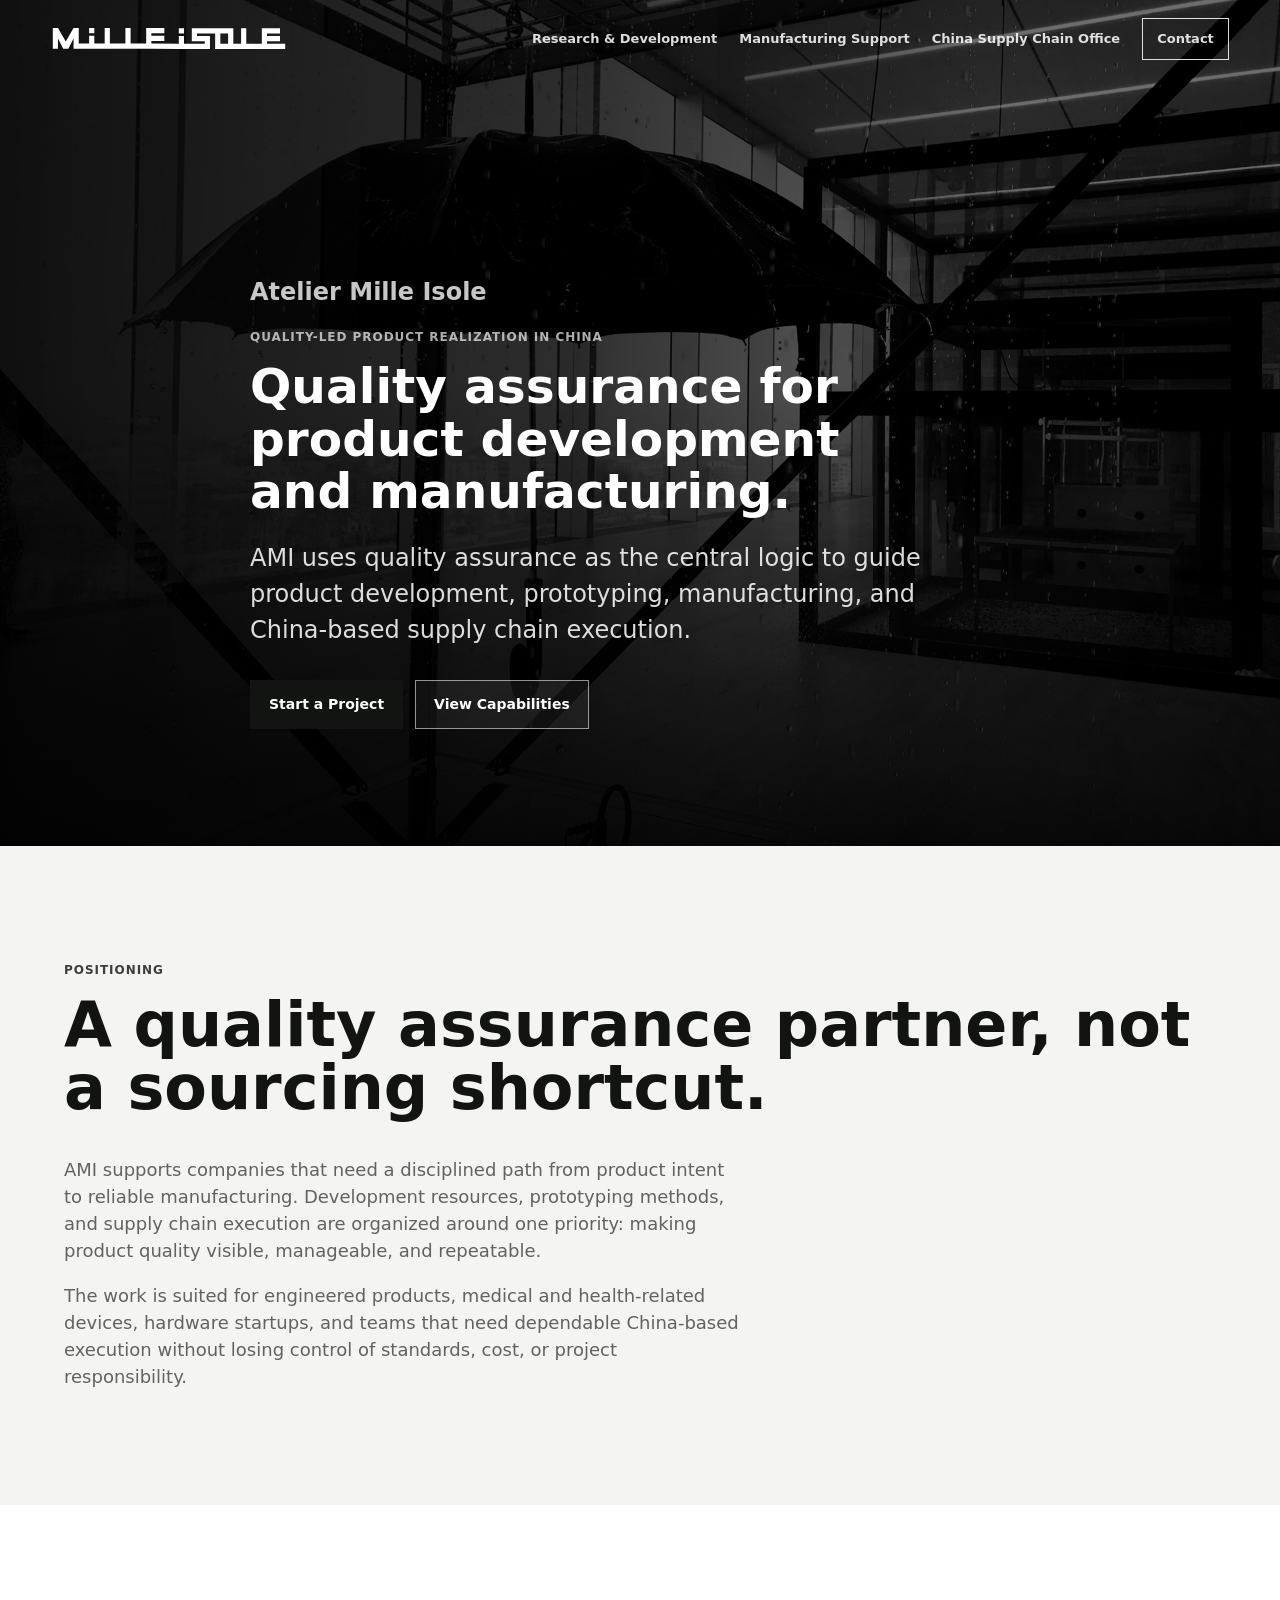
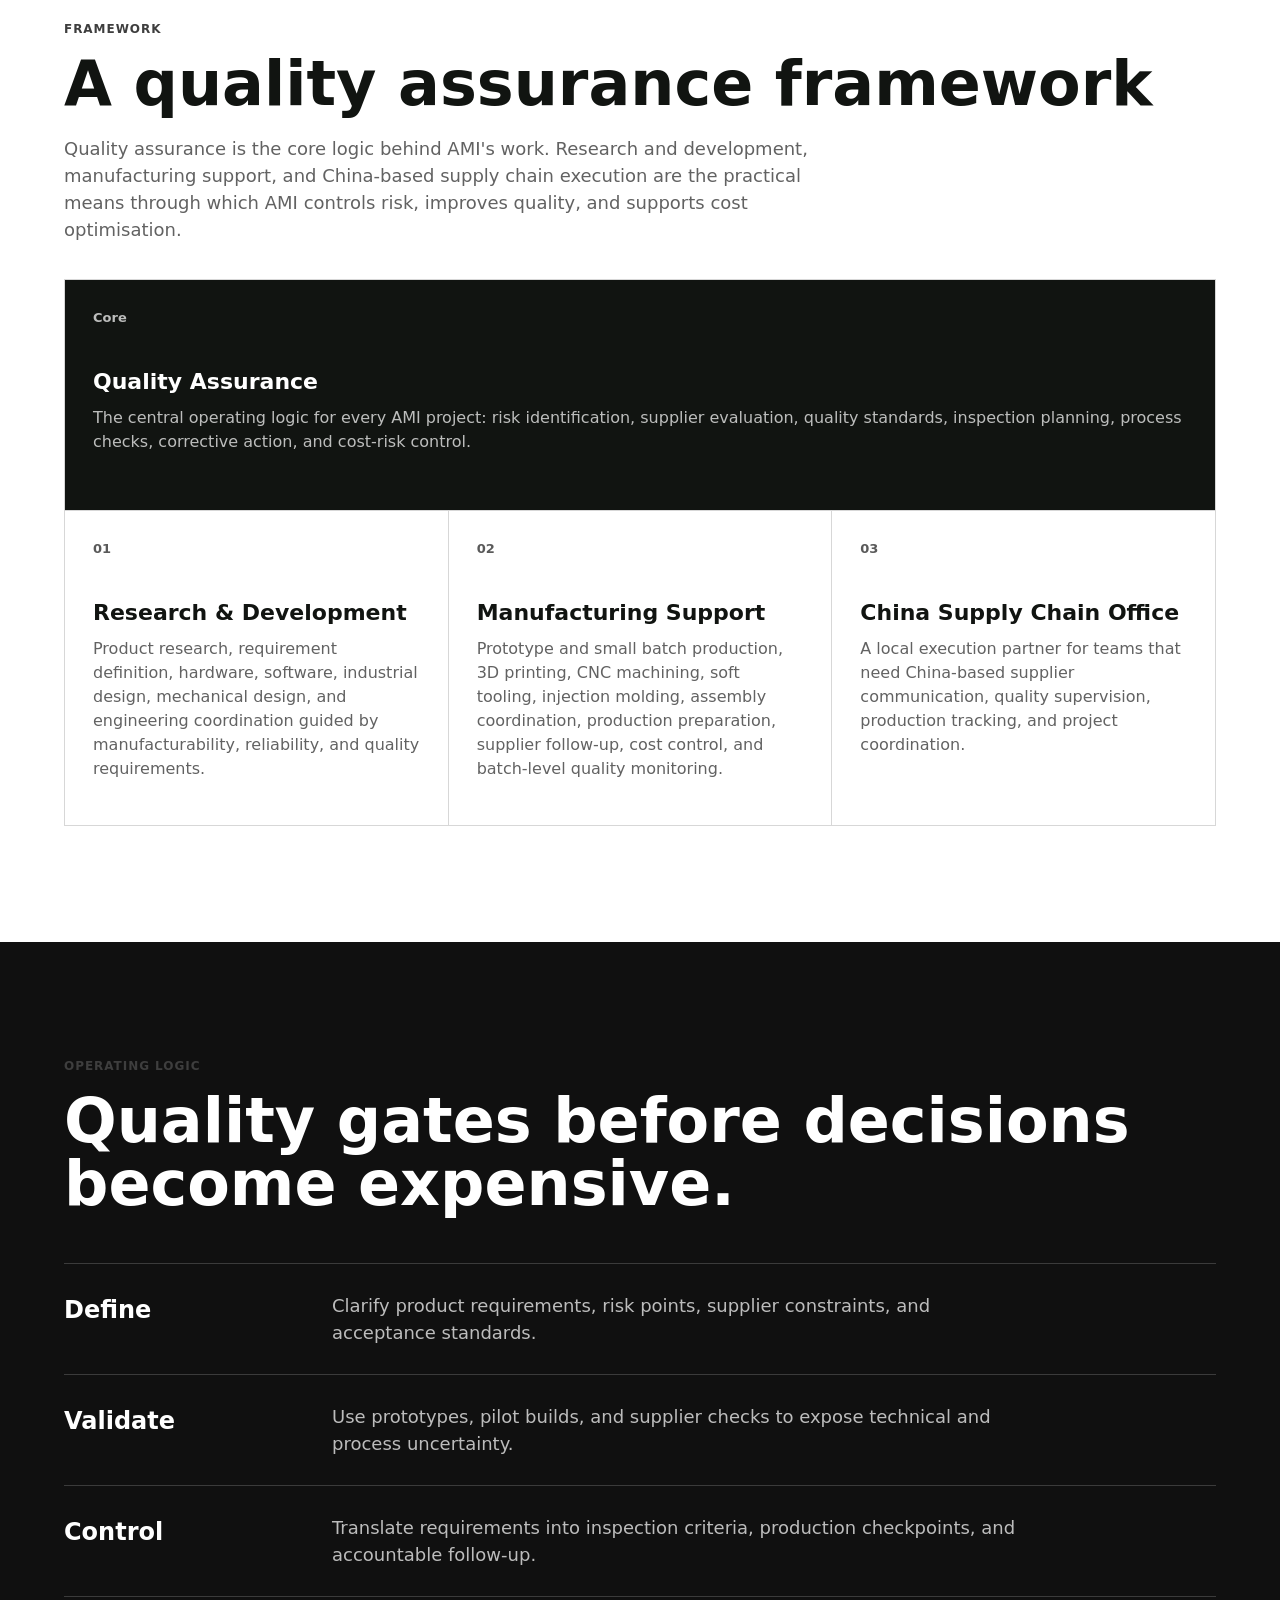
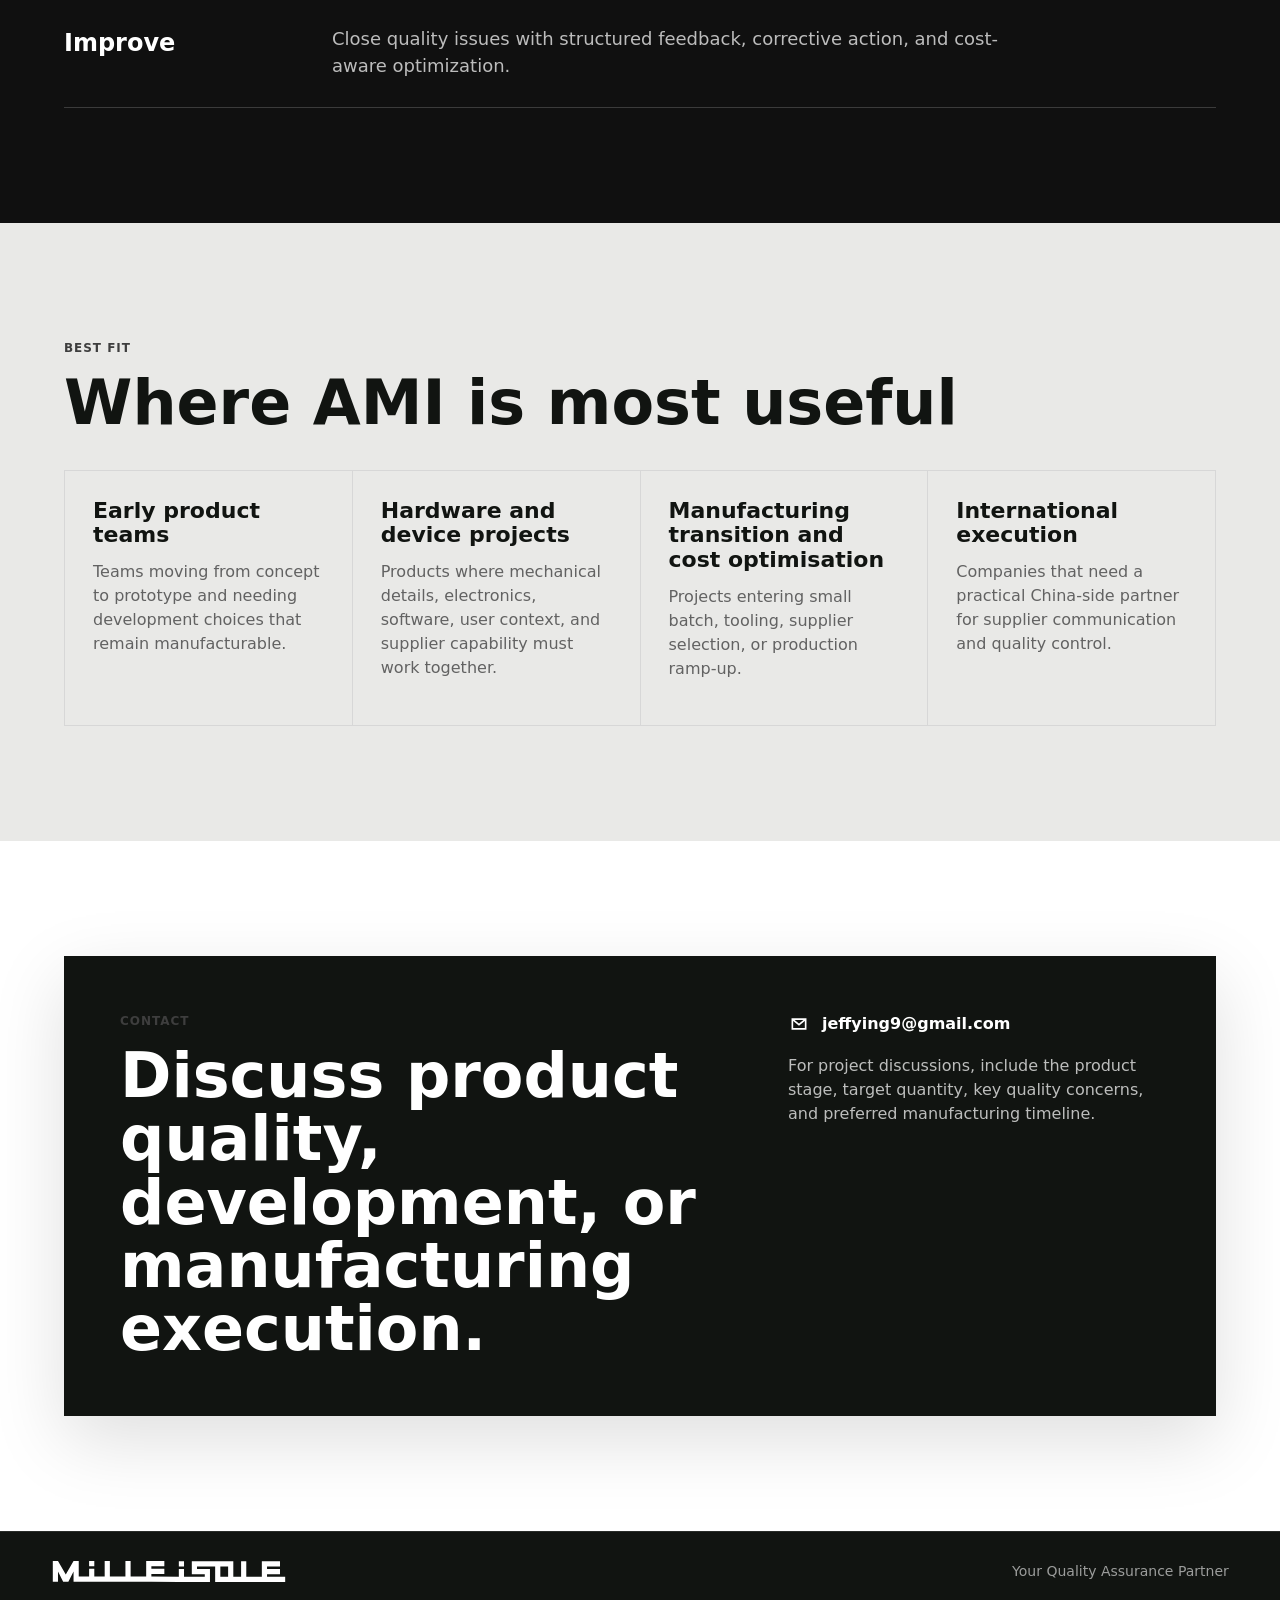
==== commit f9bbebe0: "Add files via upload" ====
--- a/index.html
+++ b/index.html
@@ -95,7 +95,7 @@
             </p>
           </article>
 
-          <article class="capability-card" id="research-development">
+          <a class="capability-card" id="research-development" href="research-development/">
             <span class="card-index">01</span>
             <h3>Research &amp; Development</h3>
             <p>
@@ -103,9 +103,9 @@
               mechanical design, and engineering coordination guided by manufacturability,
               reliability, and quality requirements.
             </p>
-          </article>
-
-          <article class="capability-card" id="manufacturing-support">
+          </a>
+
+          <a class="capability-card" id="manufacturing-support" href="manufacturing-support/">
             <span class="card-index">02</span>
             <h3>Manufacturing Support</h3>
             <p>
@@ -113,16 +113,16 @@
               injection molding, assembly coordination, production preparation, supplier follow-up,
               cost control, and batch-level quality monitoring.
             </p>
-          </article>
-
-          <article class="capability-card" id="china-office">
+          </a>
+
+          <a class="capability-card" id="china-office" href="china-supply-chain-office/">
             <span class="card-index">03</span>
             <h3>China Supply Chain Office</h3>
             <p>
               A local execution partner for teams that need China-based supplier communication,
               quality supervision, production tracking, and project coordination.
             </p>
-          </article>
+          </a>
         </div>
       </section>
 
@@ -206,7 +206,7 @@
         <span class="footer-logo" aria-hidden="true"></span>
         <span class="sr-only">Atelier Mille Isole</span>
       </div>
-      <p>Quality assurance, product development, and manufacturing support.</p>
+      <p>Your Quality Assurance Partner</p>
     </footer>
 
     <script src="script.js"></script>
--- a/styles.css
+++ b/styles.css
@@ -68,6 +68,19 @@
   backdrop-filter: blur(18px);
 }
 
+.site-header.service-header {
+  position: absolute;
+  color: var(--white);
+  background: transparent;
+}
+
+.site-header.service-header.is-scrolled,
+.site-header.service-header.is-open {
+  position: fixed;
+  color: var(--ink);
+  background: rgba(246, 245, 240, 0.94);
+}
+
 .brand {
   display: inline-flex;
   align-items: center;
@@ -278,9 +291,18 @@
 }
 
 .capability-card {
+  display: block;
   min-height: 292px;
   padding: 28px;
   background: var(--white);
+}
+
+a.capability-card {
+  transition: background 160ms ease, color 160ms ease;
+}
+
+a.capability-card:hover {
+  background: var(--soft);
 }
 
 .capability-card.core {
@@ -467,6 +489,74 @@
 .site-footer p {
   margin-bottom: 0;
   color: rgba(255, 255, 255, 0.58);
+}
+
+.service-hero {
+  position: relative;
+  min-height: 58vh;
+  display: grid;
+  align-items: end;
+  overflow: hidden;
+  color: var(--white);
+  background: var(--ink);
+}
+
+.service-hero-image,
+.service-hero-overlay {
+  position: absolute;
+  inset: 0;
+  width: 100%;
+  height: 100%;
+}
+
+.service-hero-image {
+  background:
+    linear-gradient(0deg, rgba(0, 0, 0, 0.14), rgba(0, 0, 0, 0.14)),
+    url("assets/hero-umbrella.jpg") center / cover no-repeat;
+  filter: grayscale(1) contrast(1.08) brightness(0.68);
+}
+
+.service-hero-overlay {
+  background:
+    linear-gradient(90deg, rgba(0, 0, 0, 0.88), rgba(0, 0, 0, 0.62) 48%, rgba(0, 0, 0, 0.34)),
+    linear-gradient(0deg, rgba(0, 0, 0, 0.72), rgba(0, 0, 0, 0.08) 60%);
+}
+
+.service-hero-content {
+  position: relative;
+  width: min(var(--page-max), calc(100% - (var(--page-x) * 2)));
+  margin: 0 auto;
+  padding: 148px 0 clamp(58px, 8vw, 92px);
+}
+
+.service-hero .eyebrow {
+  color: rgba(255, 255, 255, 0.68);
+}
+
+.service-hero h1 {
+  max-width: 880px;
+  margin-bottom: 0;
+  color: var(--white);
+  font-size: clamp(46px, 8vw, 96px);
+  line-height: 0.98;
+}
+
+.service-body {
+  min-height: 48vh;
+  padding: clamp(84px, 10vw, 140px) var(--page-x);
+  background: var(--paper);
+}
+
+.service-body-inner {
+  max-width: var(--page-max);
+  margin: 0 auto;
+}
+
+.service-body p {
+  max-width: 680px;
+  margin-bottom: 0;
+  color: var(--muted);
+  font-size: clamp(20px, 2.2vw, 28px);
 }
 
 .placeholder-page {
@@ -584,6 +674,21 @@
       url("assets/hero-umbrella-mobile.jpg") center / cover no-repeat;
   }
 
+  .service-hero {
+    min-height: 58vh;
+  }
+
+  .service-hero-image {
+    background:
+      linear-gradient(0deg, rgba(0, 0, 0, 0.14), rgba(0, 0, 0, 0.14)),
+      url("assets/hero-umbrella-mobile.jpg") center / cover no-repeat;
+  }
+
+  .service-hero-content {
+    width: min(100% - 34px, var(--page-max));
+    padding: 132px 0 58px;
+  }
+
   .hero-actions,
   .contact-actions {
     align-items: stretch;
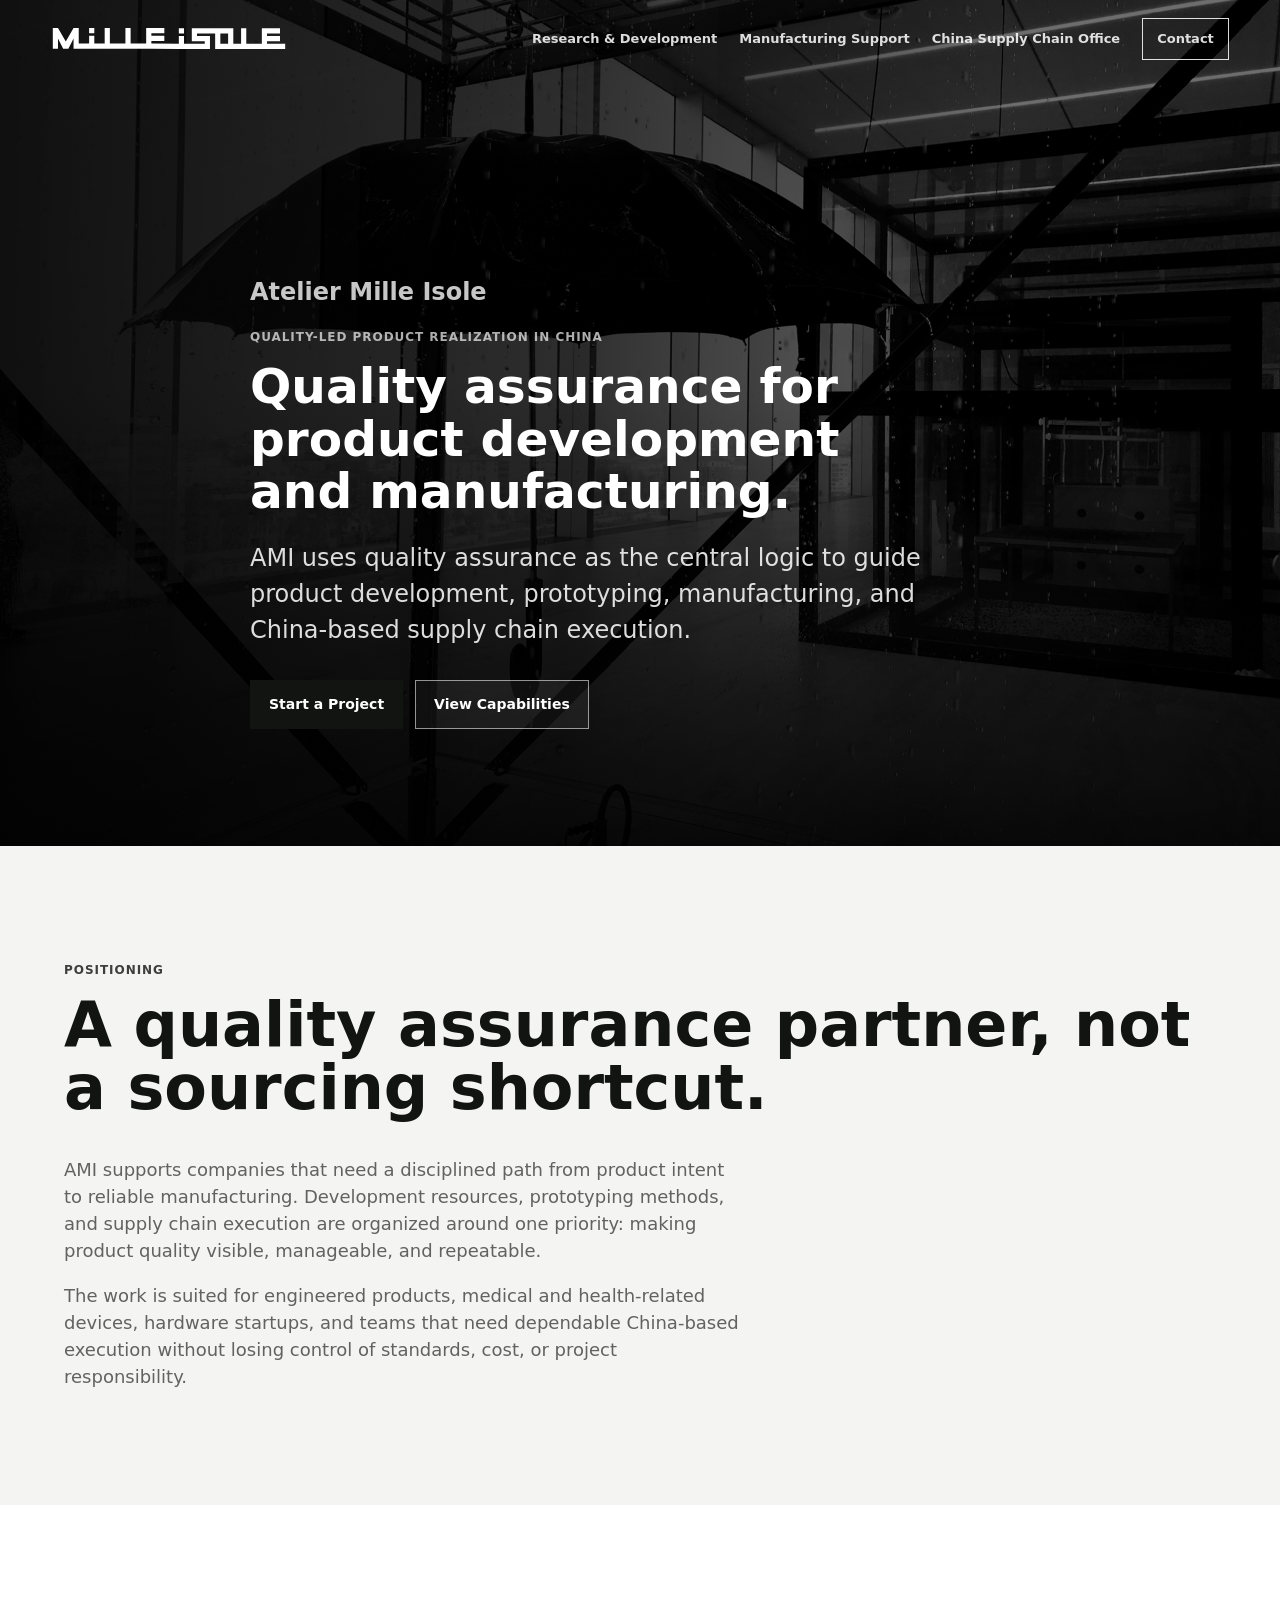
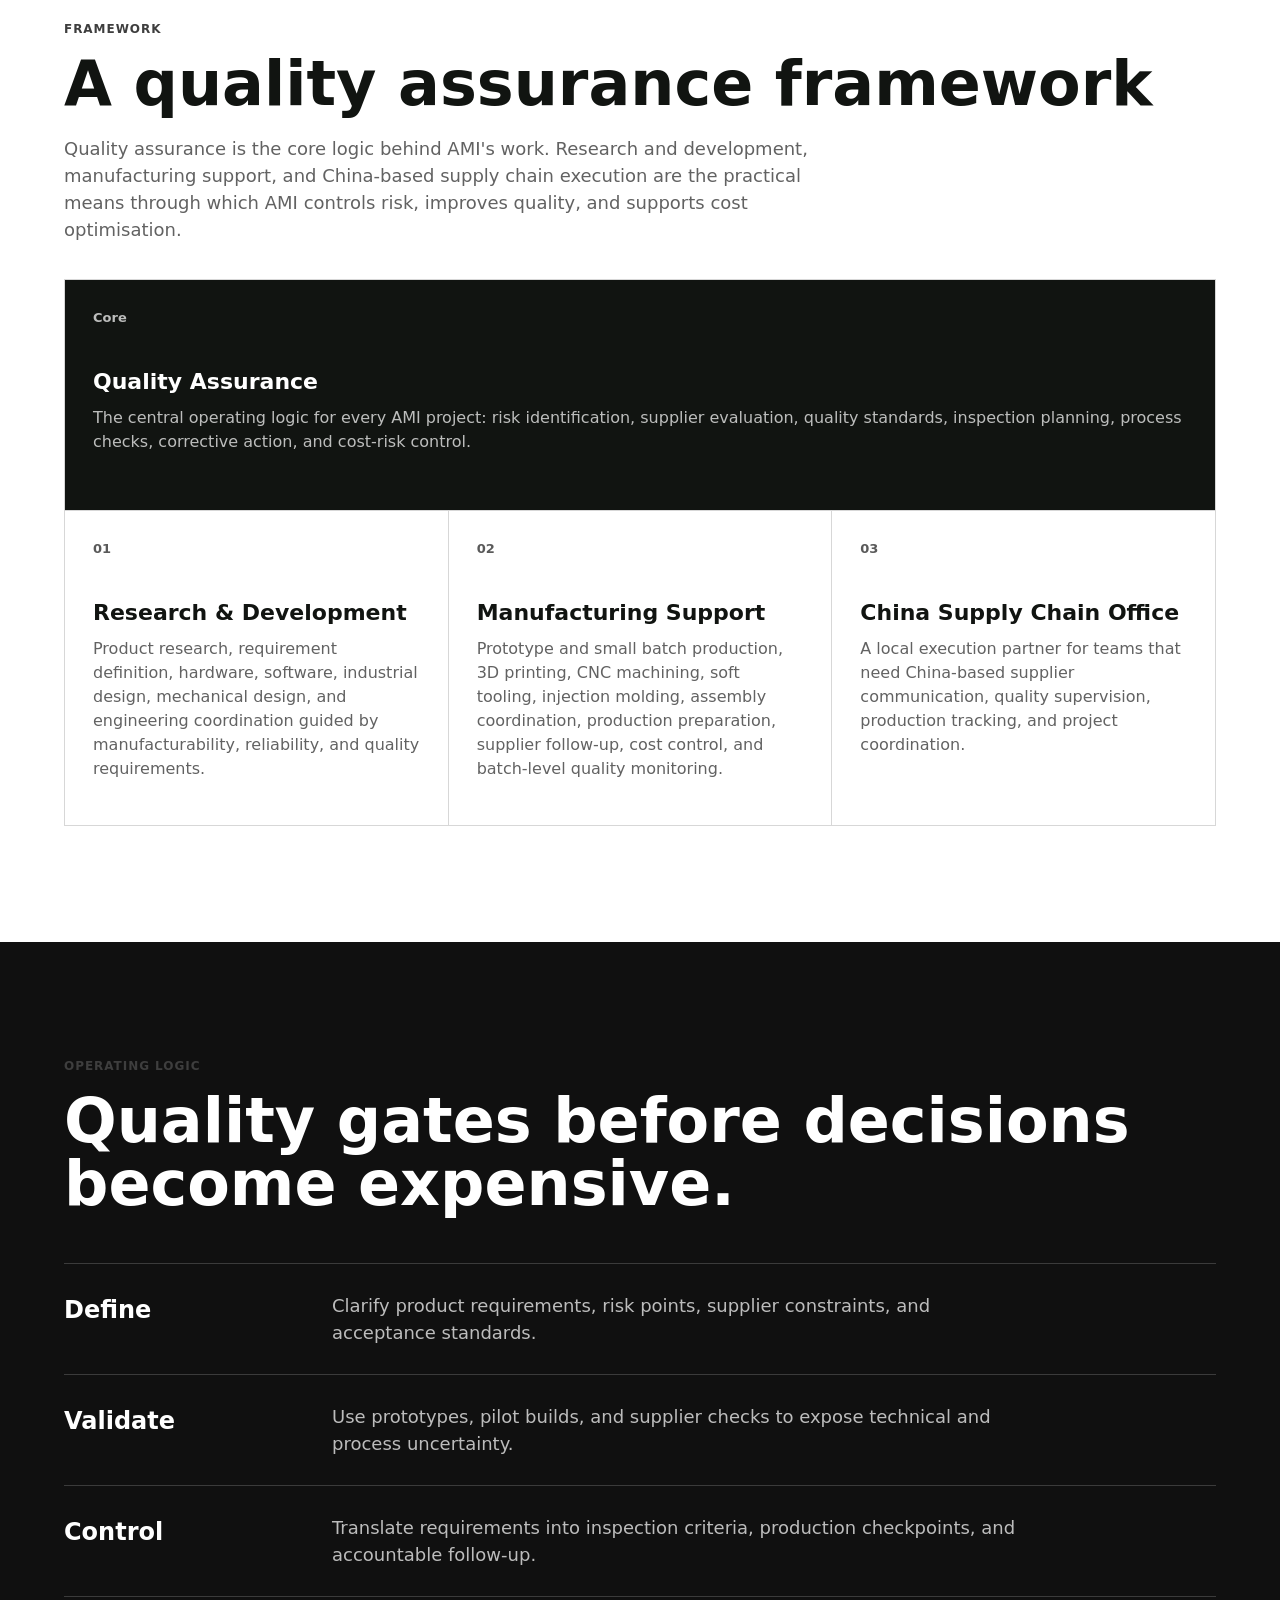
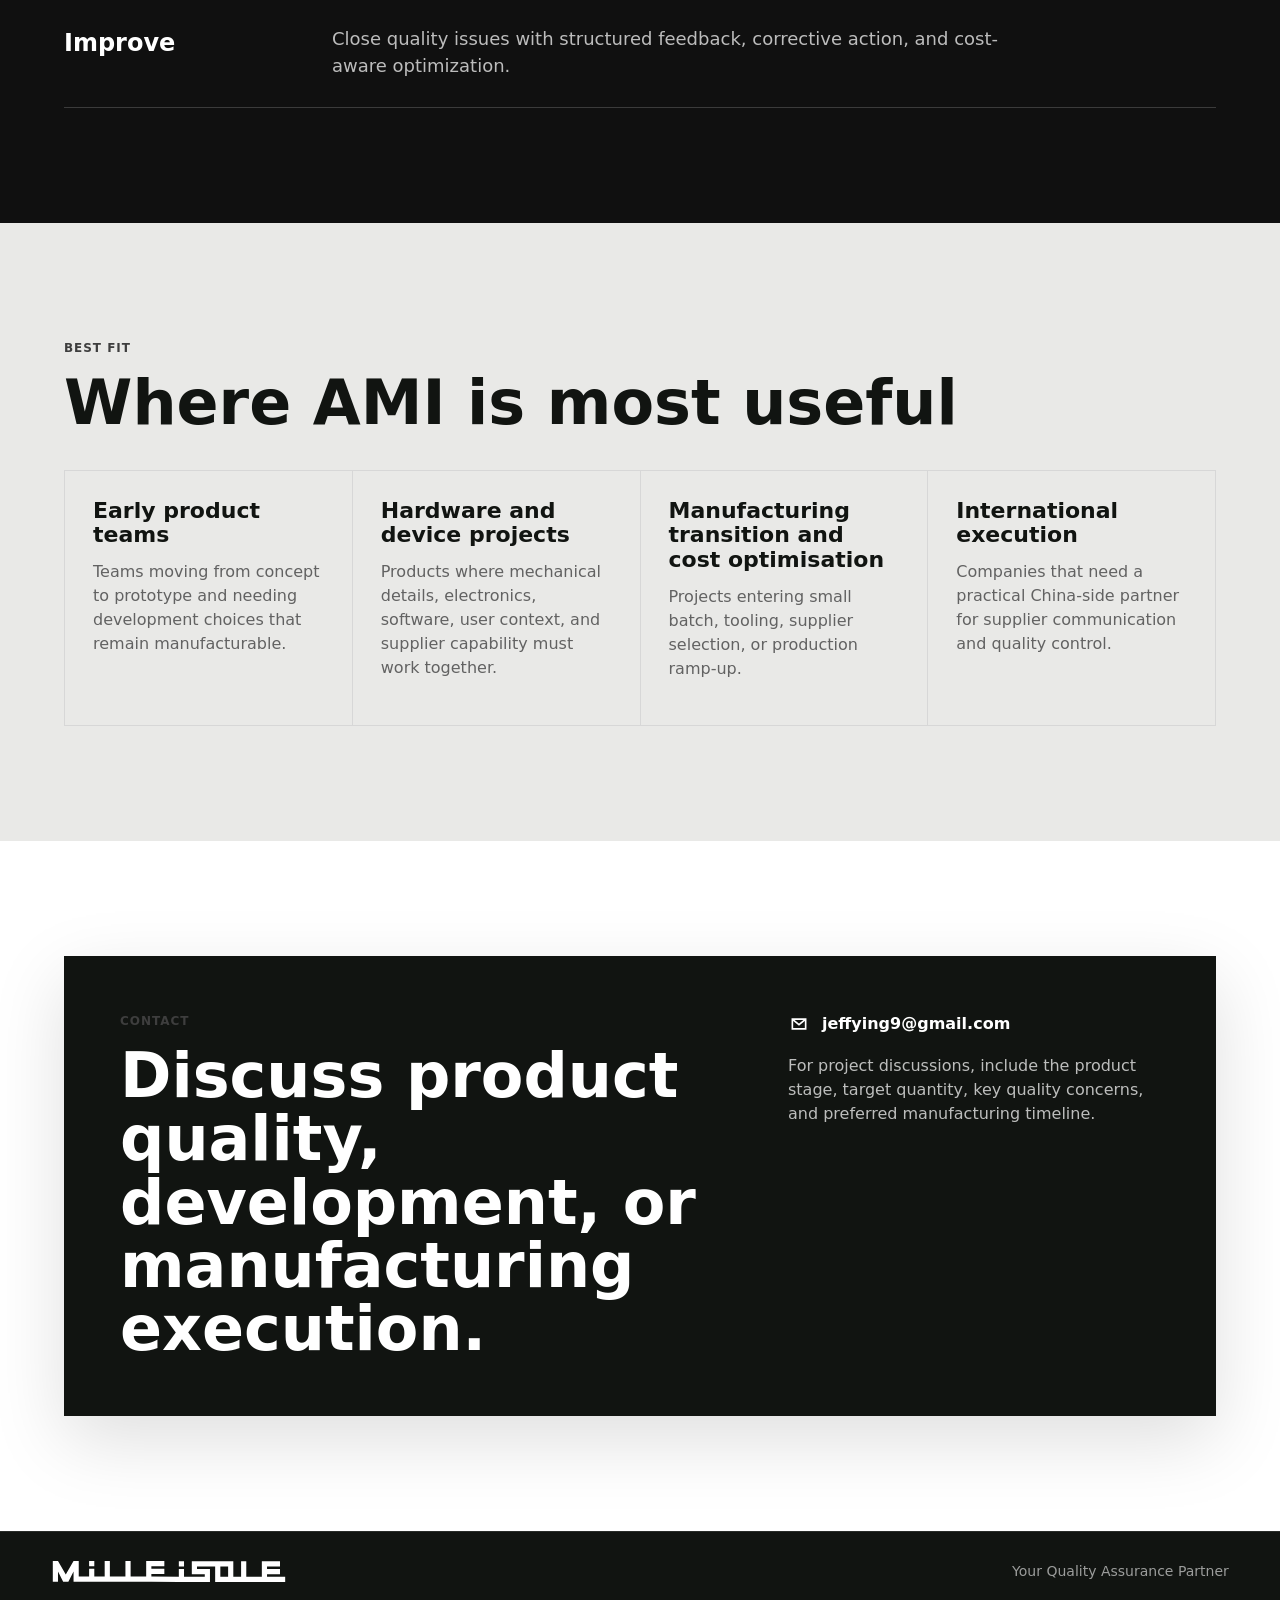
==== commit 43112da6: "Add files via upload" ====
--- a/index.html
+++ b/index.html
@@ -53,7 +53,7 @@
         </div>
       </section>
 
-      <section class="intro section-pad" aria-labelledby="intro-title">
+      <section class="intro section-pad" aria-labelledby="intro-title" data-reveal>
         <div class="section-heading">
           <p class="eyebrow">Positioning</p>
           <h2 id="intro-title">A quality assurance partner, not a sourcing shortcut.</h2>
@@ -73,7 +73,7 @@
         </div>
       </section>
 
-      <section class="capabilities section-pad" aria-labelledby="capabilities-title">
+      <section class="capabilities section-pad" aria-labelledby="capabilities-title" data-reveal>
         <div class="section-heading compact">
           <p class="eyebrow">Framework</p>
           <h2 id="capabilities-title">A quality assurance framework</h2>
@@ -85,7 +85,7 @@
         </div>
 
         <div class="capability-grid">
-          <article class="capability-card core" id="quality">
+          <article class="capability-card core" id="quality" data-reveal>
             <span class="card-index">Core</span>
             <h3>Quality Assurance</h3>
             <p>
@@ -95,7 +95,7 @@
             </p>
           </article>
 
-          <a class="capability-card" id="research-development" href="research-development/">
+          <a class="capability-card" id="research-development" href="research-development/" data-reveal>
             <span class="card-index">01</span>
             <h3>Research &amp; Development</h3>
             <p>
@@ -105,7 +105,7 @@
             </p>
           </a>
 
-          <a class="capability-card" id="manufacturing-support" href="manufacturing-support/">
+          <a class="capability-card" id="manufacturing-support" href="manufacturing-support/" data-reveal>
             <span class="card-index">02</span>
             <h3>Manufacturing Support</h3>
             <p>
@@ -115,7 +115,7 @@
             </p>
           </a>
 
-          <a class="capability-card" id="china-office" href="china-supply-chain-office/">
+          <a class="capability-card" id="china-office" href="china-supply-chain-office/" data-reveal>
             <span class="card-index">03</span>
             <h3>China Supply Chain Office</h3>
             <p>
@@ -126,59 +126,59 @@
         </div>
       </section>
 
-      <section class="method section-pad" aria-labelledby="method-title">
+      <section class="method section-pad" aria-labelledby="method-title" data-reveal>
         <div class="section-heading">
           <p class="eyebrow">Operating Logic</p>
           <h2 id="method-title">Quality gates before decisions become expensive.</h2>
         </div>
 
         <div class="method-list">
-          <div class="method-item">
+          <div class="method-item" data-reveal>
             <span>Define</span>
             <p>Clarify product requirements, risk points, supplier constraints, and acceptance standards.</p>
           </div>
-          <div class="method-item">
+          <div class="method-item" data-reveal>
             <span>Validate</span>
             <p>Use prototypes, pilot builds, and supplier checks to expose technical and process uncertainty.</p>
           </div>
-          <div class="method-item">
+          <div class="method-item" data-reveal>
             <span>Control</span>
             <p>Translate requirements into inspection criteria, production checkpoints, and accountable follow-up.</p>
           </div>
-          <div class="method-item">
+          <div class="method-item" data-reveal>
             <span>Improve</span>
             <p>Close quality issues with structured feedback, corrective action, and cost-aware optimization.</p>
           </div>
         </div>
       </section>
 
-      <section class="proof section-pad" aria-labelledby="proof-title">
+      <section class="proof section-pad" aria-labelledby="proof-title" data-reveal>
         <div class="section-heading compact">
           <p class="eyebrow">Best Fit</p>
           <h2 id="proof-title">Where AMI is most useful</h2>
         </div>
 
         <div class="fit-grid">
-          <div>
+          <div data-reveal>
             <h3>Early product teams</h3>
             <p>Teams moving from concept to prototype and needing development choices that remain manufacturable.</p>
           </div>
-          <div>
+          <div data-reveal>
             <h3>Hardware and device projects</h3>
             <p>Products where mechanical details, electronics, software, user context, and supplier capability must work together.</p>
           </div>
-          <div>
+          <div data-reveal>
             <h3>Manufacturing transition and cost optimisation</h3>
             <p>Projects entering small batch, tooling, supplier selection, or production ramp-up.</p>
           </div>
-          <div>
+          <div data-reveal>
             <h3>International execution</h3>
             <p>Companies that need a practical China-side partner for supplier communication and quality control.</p>
           </div>
         </div>
       </section>
 
-      <section class="contact section-pad" id="contact" aria-labelledby="contact-title">
+      <section class="contact section-pad" id="contact" aria-labelledby="contact-title" data-reveal>
         <div class="contact-panel">
           <div>
             <p class="eyebrow">Contact</p>
--- a/styles.css
+++ b/styles.css
@@ -159,6 +159,37 @@
   padding: 156px 0 13vh;
 }
 
+.hero-content > * {
+  animation: heroFadeIn 720ms ease both;
+}
+
+.hero-content > *:nth-child(2) {
+  animation-delay: 90ms;
+}
+
+.hero-content > *:nth-child(3) {
+  animation-delay: 180ms;
+}
+
+.hero-content > *:nth-child(4) {
+  animation-delay: 270ms;
+}
+
+.hero-content > *:nth-child(5) {
+  animation-delay: 360ms;
+}
+
+@keyframes heroFadeIn {
+  from {
+    opacity: 0;
+    transform: translateY(14px);
+  }
+  to {
+    opacity: 1;
+    transform: translateY(0);
+  }
+}
+
 .eyebrow {
   margin: 0 0 14px;
   color: #3e3e3e;
@@ -218,6 +249,7 @@
   border: 1px solid transparent;
   font-size: 14px;
   font-weight: 700;
+  transition: background 160ms ease, border-color 160ms ease, color 160ms ease, transform 160ms ease;
 }
 
 .button.primary {
@@ -229,6 +261,19 @@
   color: var(--white);
   border-color: rgba(255, 255, 255, 0.55);
   background: rgba(255, 255, 255, 0.06);
+}
+
+.button:hover {
+  transform: translateY(-1px);
+}
+
+.button.primary:hover {
+  background: #2a2f2a;
+}
+
+.button.secondary:hover {
+  border-color: rgba(255, 255, 255, 0.86);
+  background: rgba(255, 255, 255, 0.12);
 }
 
 .section-pad {
@@ -298,11 +343,12 @@
 }
 
 a.capability-card {
-  transition: background 160ms ease, color 160ms ease;
+  transition: background 180ms ease, border-color 180ms ease, transform 180ms ease;
 }
 
 a.capability-card:hover {
   background: var(--soft);
+  transform: translateY(-2px);
 }
 
 .capability-card.core {
@@ -537,8 +583,8 @@
   max-width: 880px;
   margin-bottom: 0;
   color: var(--white);
-  font-size: clamp(46px, 8vw, 96px);
-  line-height: 0.98;
+  font-size: clamp(32px, 3.8vw, 54px);
+  line-height: 1.08;
 }
 
 .service-body {
@@ -557,6 +603,36 @@
   margin-bottom: 0;
   color: var(--muted);
   font-size: clamp(20px, 2.2vw, 28px);
+}
+
+[data-reveal] {
+  opacity: 0;
+  transform: translateY(18px);
+  transition: opacity 620ms ease, transform 620ms ease;
+}
+
+[data-reveal].is-visible {
+  opacity: 1;
+  transform: translateY(0);
+}
+
+@media (prefers-reduced-motion: reduce) {
+  html {
+    scroll-behavior: auto;
+  }
+
+  *,
+  *::before,
+  *::after {
+    animation-duration: 1ms !important;
+    animation-iteration-count: 1 !important;
+    transition-duration: 1ms !important;
+  }
+
+  [data-reveal] {
+    opacity: 1;
+    transform: none;
+  }
 }
 
 .placeholder-page {
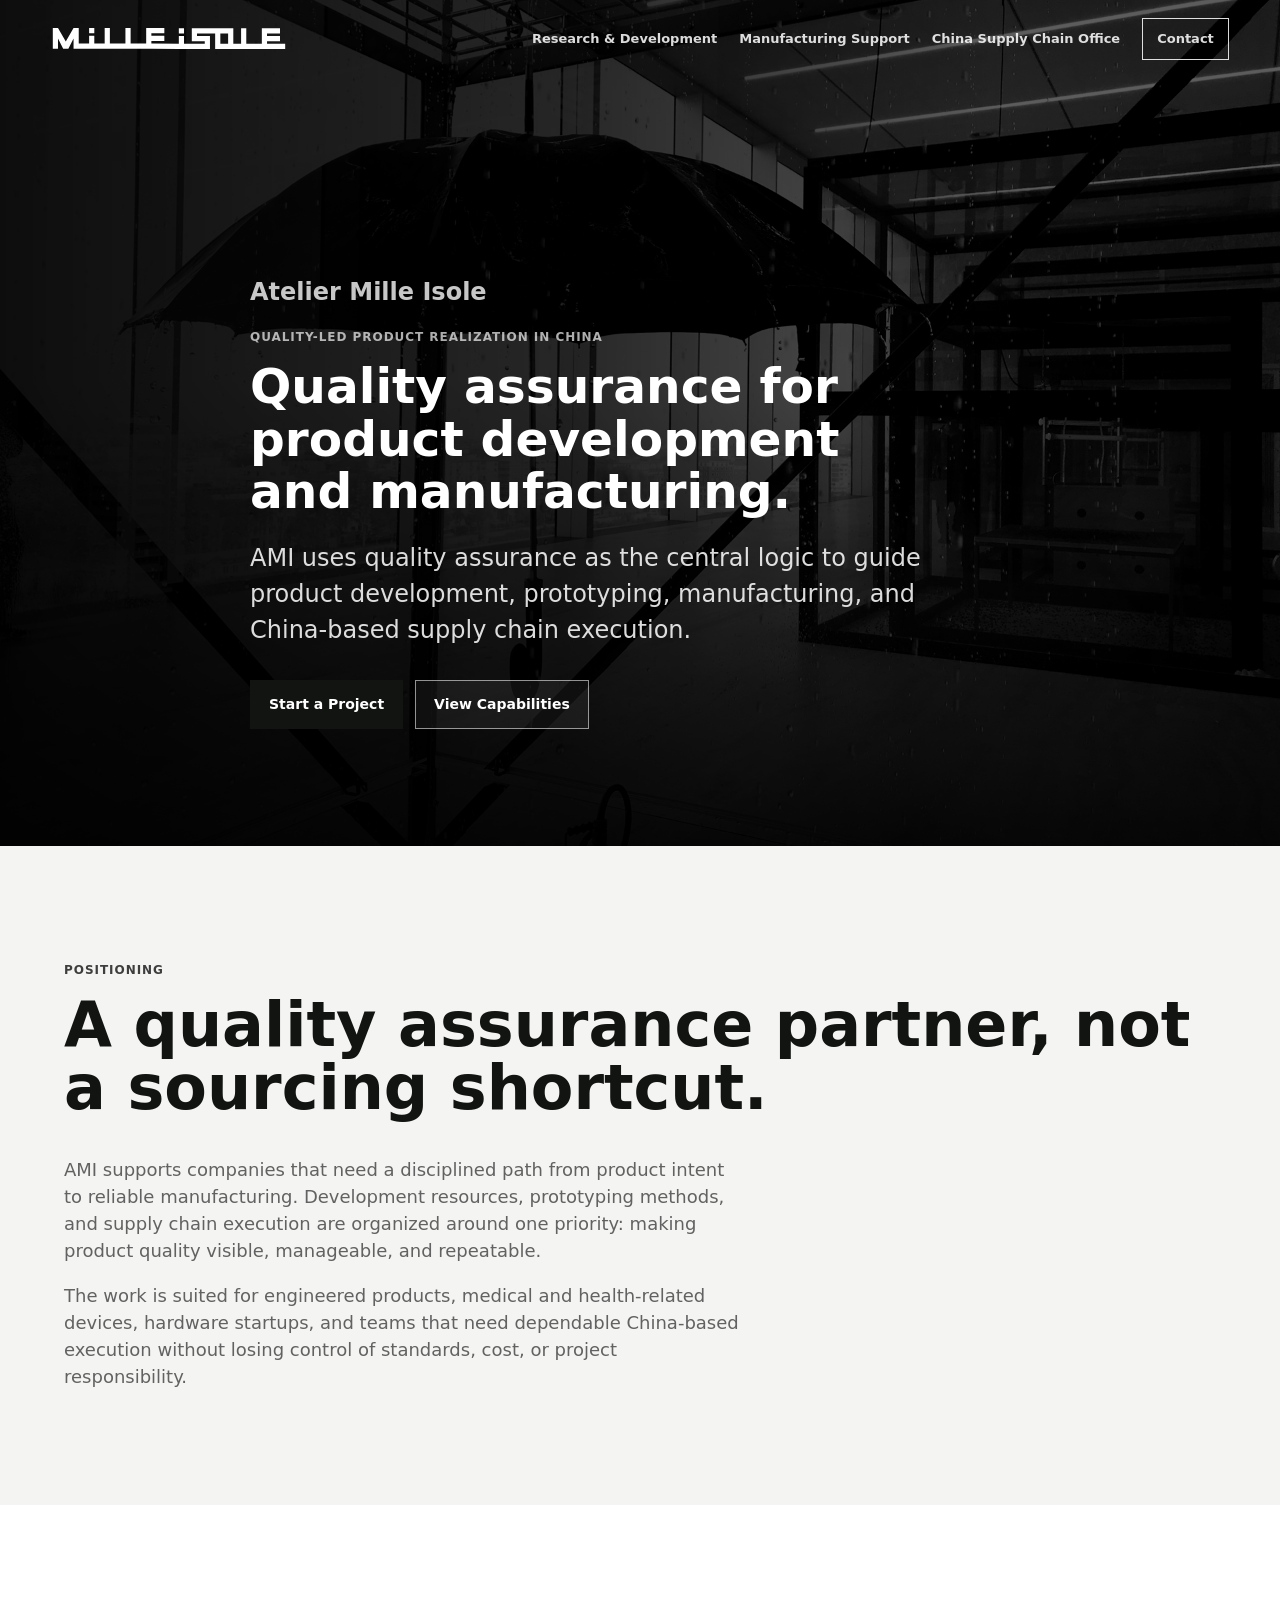
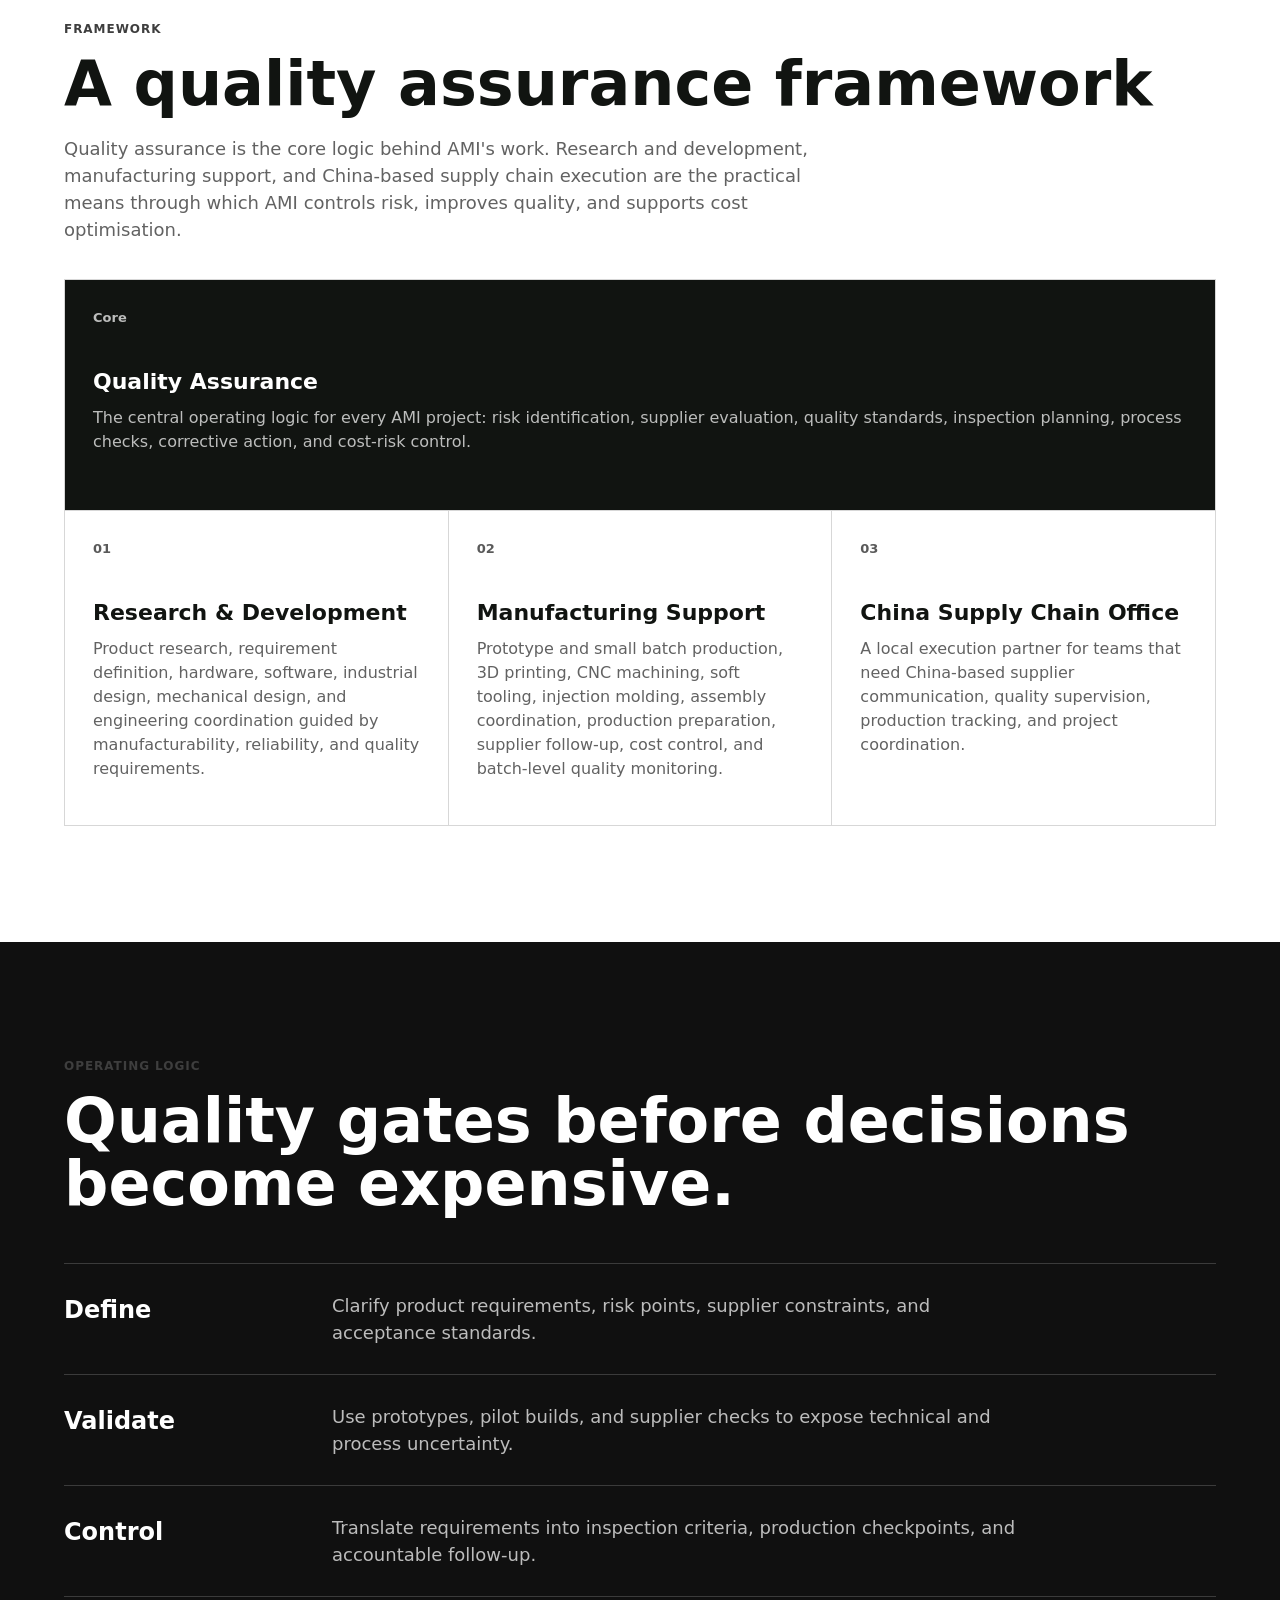
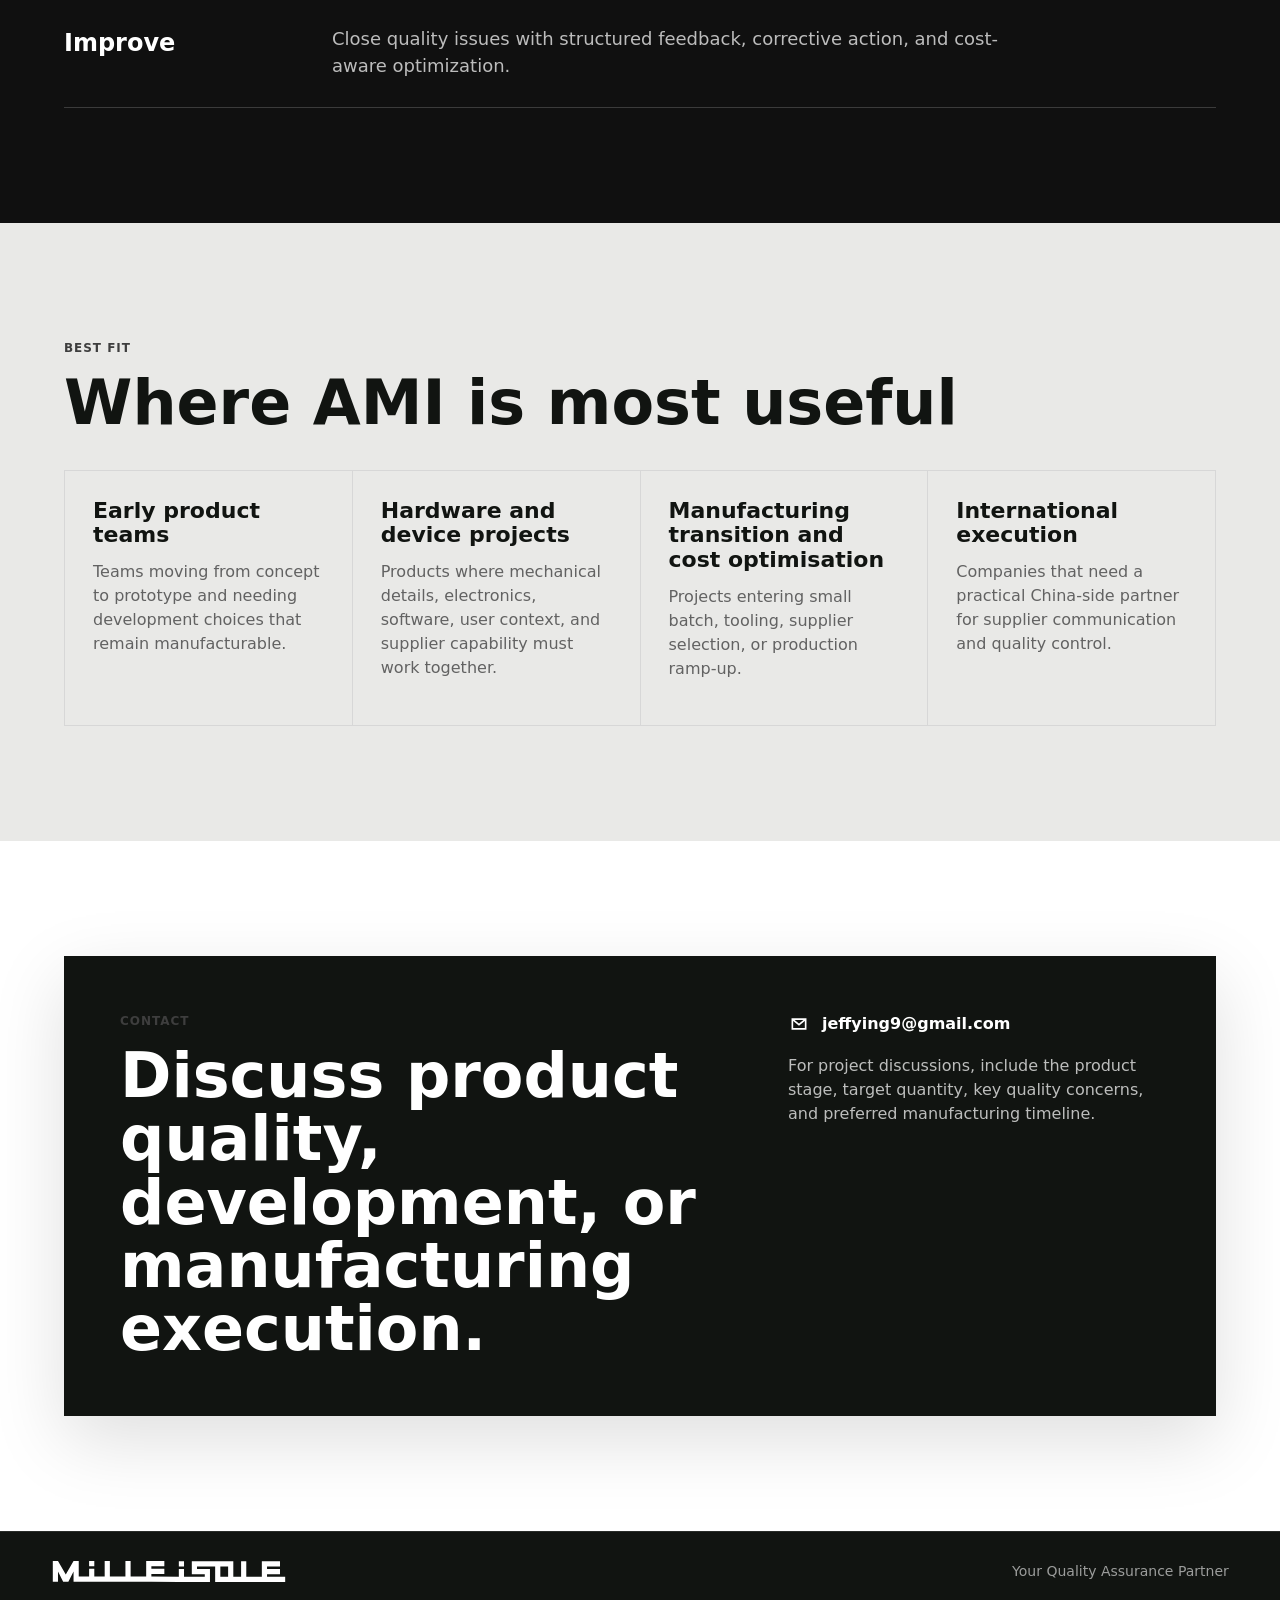
==== commit 1230124c: "Add files via upload 雨伞 hero 增加第二层 reveal 图层 鼠标移动时圆形光晕平滑跟随，使用 lerp 0.1 光晕内显示更亮、更清晰的雨伞图层 Hero 背景加入" ====
--- a/index.html
+++ b/index.html
@@ -35,8 +35,9 @@
     </header>
 
     <main id="top">
-      <section class="hero" aria-labelledby="hero-title">
+      <section class="hero" aria-labelledby="hero-title" data-hero-spotlight>
         <div class="hero-image" aria-hidden="true"></div>
+        <div class="hero-reveal" aria-hidden="true"></div>
         <div class="hero-overlay"></div>
         <div class="hero-content">
           <p class="brand-line">Atelier Mille Isole</p>
--- a/styles.css
+++ b/styles.css
@@ -16,15 +16,22 @@
 }
 
 html {
+  background: var(--ink);
+  overscroll-behavior-y: none;
   scroll-behavior: smooth;
 }
 
 body {
   margin: 0;
   color: var(--ink);
-  background: var(--paper);
+  background: var(--ink);
   font-family: Inter, ui-sans-serif, system-ui, -apple-system, BlinkMacSystemFont, "Segoe UI", Arial, sans-serif;
   line-height: 1.5;
+  overscroll-behavior-y: none;
+}
+
+main {
+  background: var(--paper);
 }
 
 img {
@@ -124,14 +131,19 @@
 
 .hero {
   position: relative;
+  --reveal-x: 50%;
+  --reveal-y: 50%;
+  --reveal-size: 250px;
   min-height: 94vh;
   display: grid;
   align-items: end;
   overflow: hidden;
   color: var(--white);
+  background: var(--ink);
 }
 
 .hero-image,
+.hero-reveal,
 .hero-overlay {
   position: absolute;
   inset: 0;
@@ -140,13 +152,46 @@
 }
 
 .hero-image {
+  z-index: 0;
   background:
     linear-gradient(0deg, rgba(0, 0, 0, 0.12), rgba(0, 0, 0, 0.12)),
     url("assets/hero-umbrella.jpg") center / cover no-repeat;
-  filter: grayscale(1) contrast(1.08) brightness(0.78);
+  filter: grayscale(1) contrast(1.08) brightness(0.66);
+  transform: scale(1.08);
+  animation: heroKenBurns 1120ms cubic-bezier(0.2, 0.7, 0.2, 1) forwards;
+}
+
+.hero-reveal {
+  z-index: 1;
+  opacity: 0;
+  background: url("assets/hero-umbrella.jpg") center / cover no-repeat;
+  filter: grayscale(1) contrast(1.16) brightness(0.98);
+  transform: scale(1.08);
+  pointer-events: none;
+  -webkit-mask-image: radial-gradient(
+    circle var(--reveal-size) at var(--reveal-x) var(--reveal-y),
+    rgba(0, 0, 0, 1) 0%,
+    rgba(0, 0, 0, 0.92) 34%,
+    rgba(0, 0, 0, 0.3) 68%,
+    rgba(0, 0, 0, 0) 100%
+  );
+  mask-image: radial-gradient(
+    circle var(--reveal-size) at var(--reveal-x) var(--reveal-y),
+    rgba(0, 0, 0, 1) 0%,
+    rgba(0, 0, 0, 0.92) 34%,
+    rgba(0, 0, 0, 0.3) 68%,
+    rgba(0, 0, 0, 0) 100%
+  );
+  animation: heroKenBurns 1120ms cubic-bezier(0.2, 0.7, 0.2, 1) forwards;
+  transition: opacity 360ms ease;
+}
+
+.hero.is-spotlight-active .hero-reveal {
+  opacity: 1;
 }
 
 .hero-overlay {
+  z-index: 2;
   background:
     linear-gradient(90deg, rgba(0, 0, 0, 0.9), rgba(0, 0, 0, 0.72) 44%, rgba(0, 0, 0, 0.34) 78%),
     linear-gradient(0deg, rgba(0, 0, 0, 0.76), rgba(0, 0, 0, 0.08) 55%);
@@ -154,13 +199,14 @@
 
 .hero-content {
   position: relative;
+  z-index: 3;
   width: min(780px, calc(100% - 40px));
   margin: 0 auto;
   padding: 156px 0 13vh;
 }
 
 .hero-content > * {
-  animation: heroFadeIn 720ms ease both;
+  animation: heroFadeIn 1100ms cubic-bezier(0.2, 0.7, 0.2, 1) both;
 }
 
 .hero-content > *:nth-child(2) {
@@ -182,11 +228,22 @@
 @keyframes heroFadeIn {
   from {
     opacity: 0;
+    filter: blur(12px);
     transform: translateY(14px);
   }
   to {
     opacity: 1;
+    filter: blur(0);
     transform: translateY(0);
+  }
+}
+
+@keyframes heroKenBurns {
+  from {
+    transform: scale(1.12);
+  }
+  to {
+    transform: scale(1);
   }
 }
 
@@ -602,6 +659,85 @@
   max-width: 680px;
   margin-bottom: 0;
   color: var(--muted);
+  font-size: clamp(20px, 2.2vw, 28px);
+}
+
+.process-grid {
+  display: grid;
+  grid-template-columns: repeat(3, minmax(0, 1fr));
+  gap: 1px;
+  margin-top: 48px;
+  background: var(--line);
+  border: 1px solid var(--line);
+}
+
+.process-card {
+  min-height: 310px;
+  padding: 28px;
+  background: var(--white);
+  transition: background 180ms ease, transform 180ms ease;
+}
+
+.process-card:hover {
+  background: var(--soft);
+  transform: translateY(-2px);
+}
+
+.process-card.featured {
+  grid-column: span 3;
+  display: grid;
+  grid-template-columns: minmax(0, 0.72fr) minmax(0, 1fr);
+  column-gap: clamp(32px, 5vw, 72px);
+  min-height: 280px;
+}
+
+.process-card .card-index {
+  margin-bottom: 34px;
+}
+
+.process-card h3 {
+  margin-bottom: 14px;
+  font-size: clamp(24px, 2.7vw, 36px);
+  line-height: 1.08;
+}
+
+.process-card p {
+  max-width: 480px;
+  margin-bottom: 24px;
+  color: var(--muted);
+  font-size: 17px;
+}
+
+.process-list {
+  display: flex;
+  flex-wrap: wrap;
+  gap: 8px;
+  align-content: start;
+  margin: 0;
+  padding: 0;
+  list-style: none;
+}
+
+.process-list li {
+  padding: 8px 10px;
+  border: 1px solid rgba(17, 20, 17, 0.16);
+  color: #3f3f3f;
+  background: rgba(244, 244, 242, 0.74);
+  font-size: 13px;
+  font-weight: 700;
+  line-height: 1.2;
+}
+
+.manufacturing-note {
+  margin-top: 1px;
+  padding: clamp(28px, 4vw, 44px);
+  color: var(--white);
+  background: var(--ink);
+}
+
+.manufacturing-note p {
+  max-width: 860px;
+  color: rgba(255, 255, 255, 0.78);
   font-size: clamp(20px, 2.2vw, 28px);
 }
 
@@ -718,8 +854,14 @@
   }
 
   .capability-grid,
-  .fit-grid {
+  .fit-grid,
+  .process-grid {
     grid-template-columns: repeat(2, minmax(0, 1fr));
+  }
+
+  .process-card.featured {
+    grid-column: span 2;
+    display: block;
   }
 }
 
@@ -750,6 +892,10 @@
       url("assets/hero-umbrella-mobile.jpg") center / cover no-repeat;
   }
 
+  .hero-reveal {
+    background: url("assets/hero-umbrella-mobile.jpg") center / cover no-repeat;
+  }
+
   .service-hero {
     min-height: 58vh;
   }
@@ -776,8 +922,22 @@
   }
 
   .capability-grid,
-  .fit-grid {
+  .fit-grid,
+  .process-grid {
     grid-template-columns: 1fr;
+  }
+
+  .process-card.featured {
+    grid-column: auto;
+  }
+
+  .process-card {
+    min-height: auto;
+    padding: 24px;
+  }
+
+  .process-list li {
+    font-size: 12px;
   }
 
   .capability-card.wide {
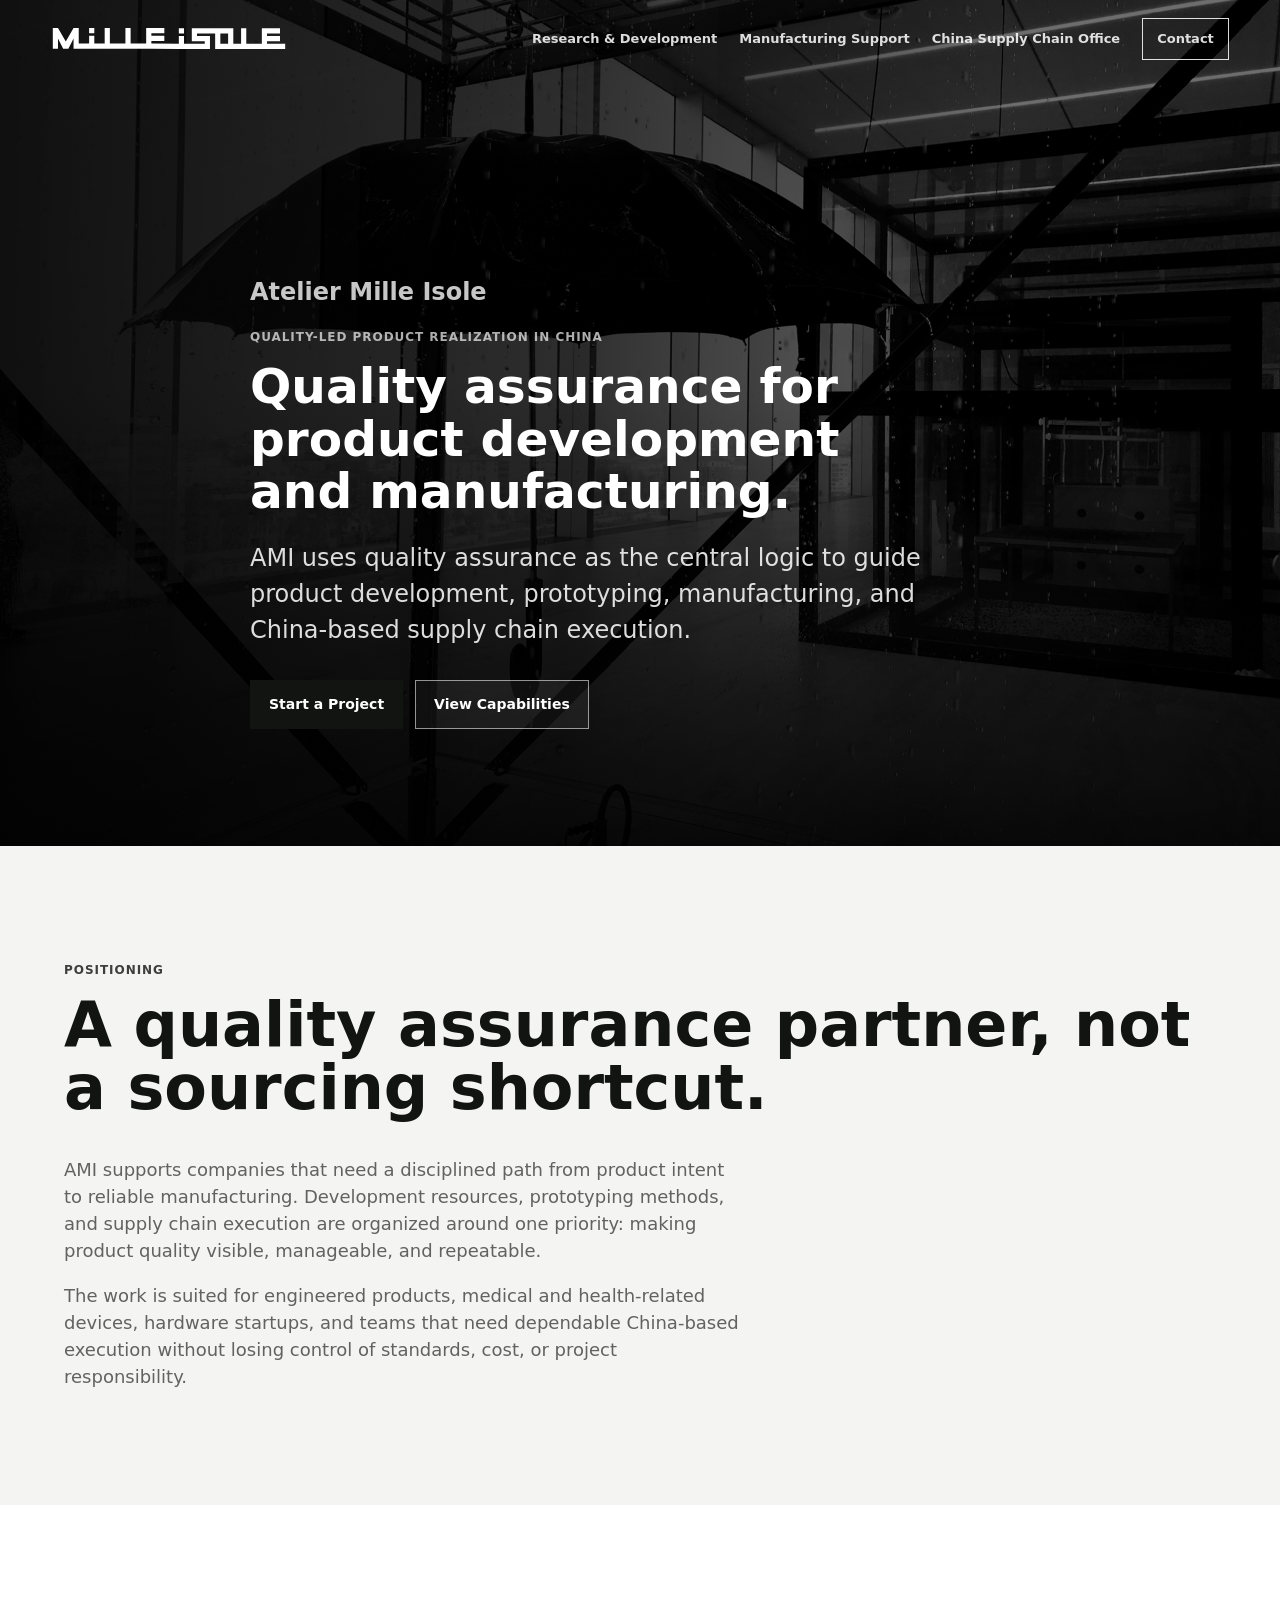
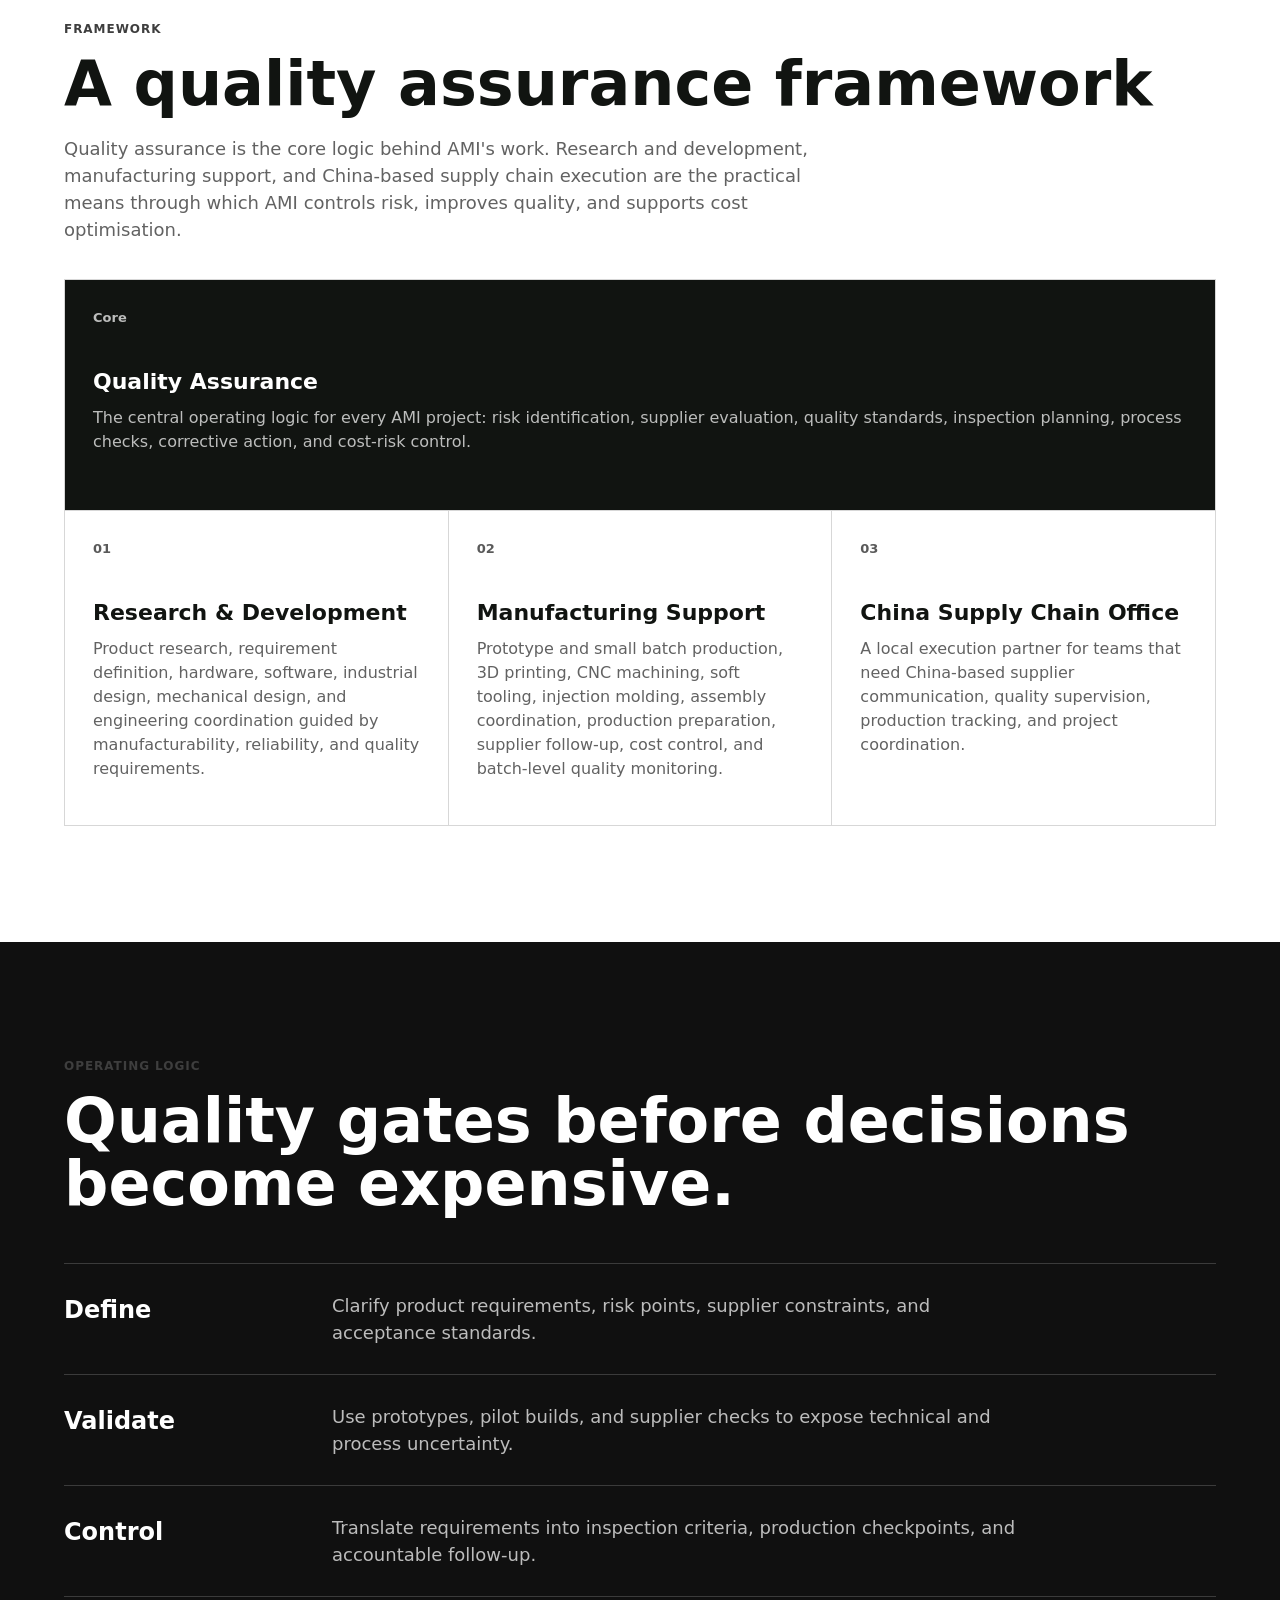
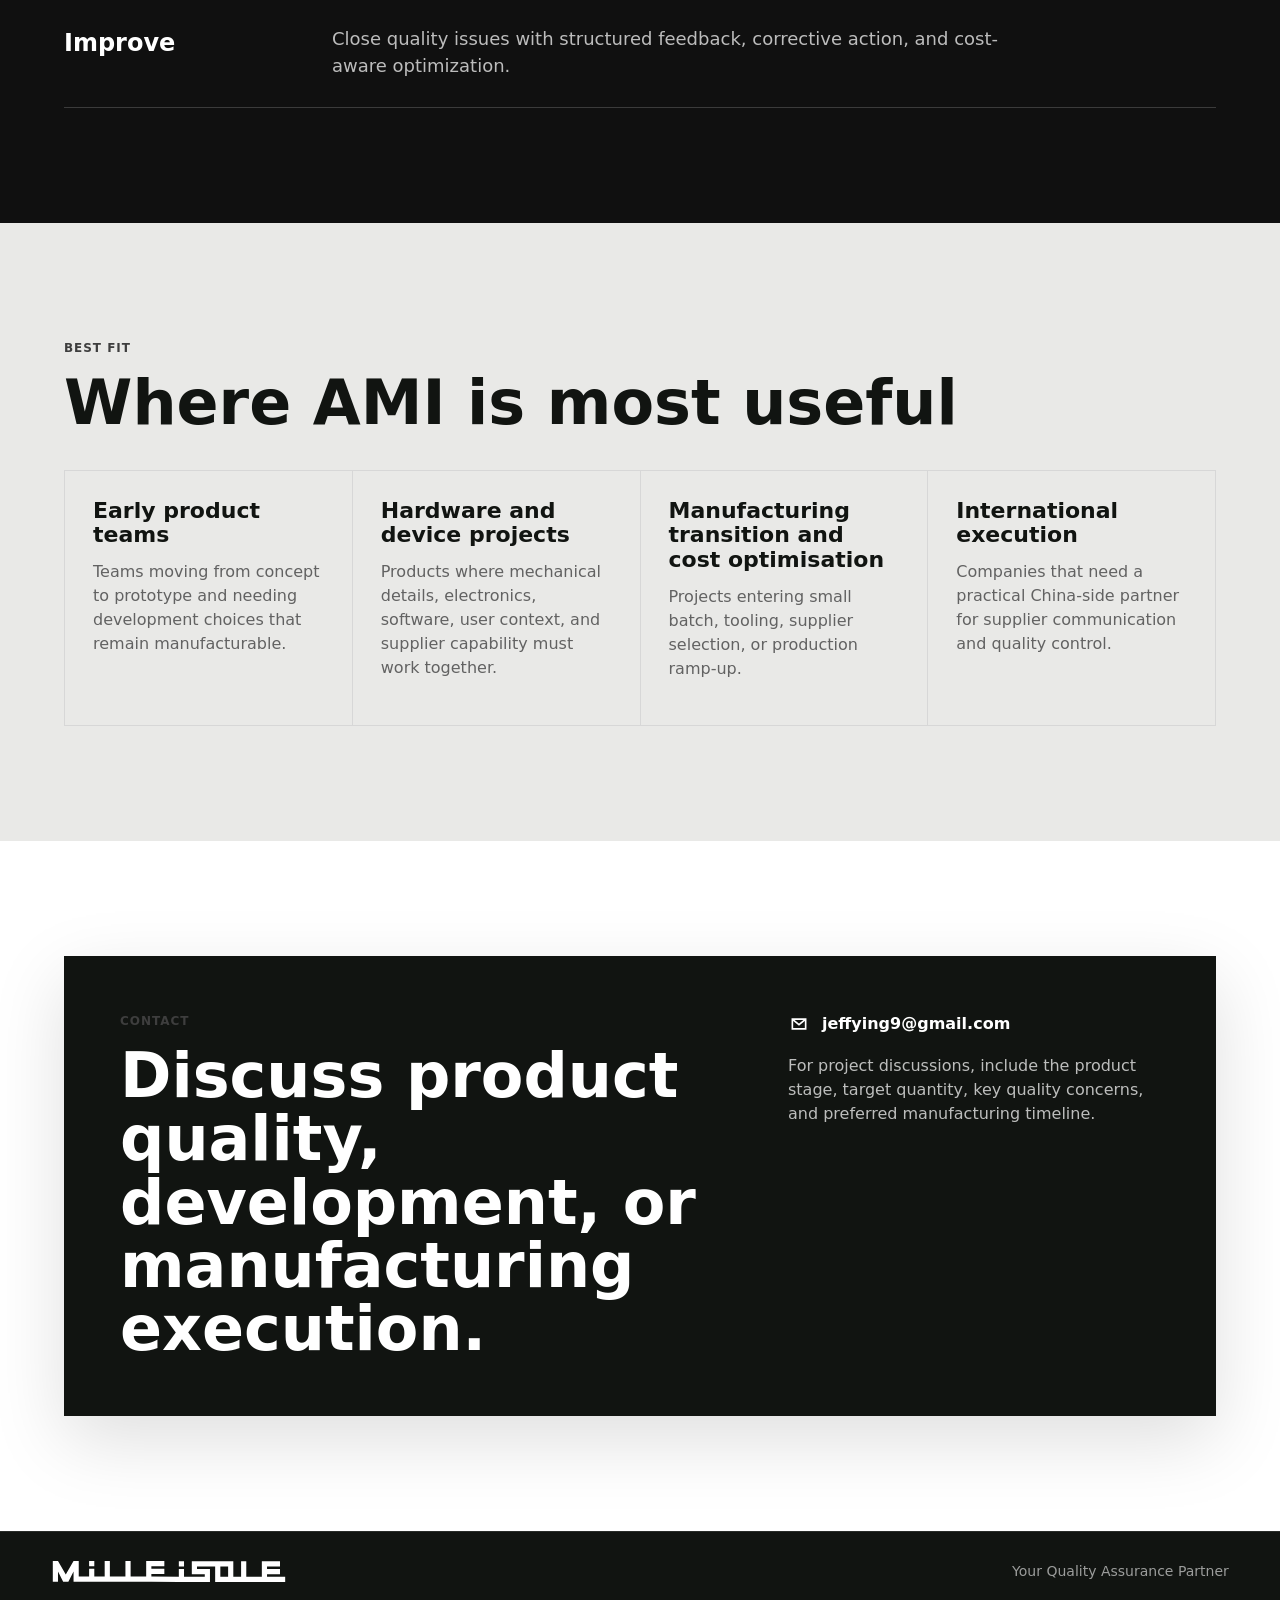
==== commit 24e7eecb: "Add files via upload" ====
--- a/index.html
+++ b/index.html
@@ -35,9 +35,8 @@
     </header>
 
     <main id="top">
-      <section class="hero" aria-labelledby="hero-title" data-hero-spotlight>
+      <section class="hero" aria-labelledby="hero-title">
         <div class="hero-image" aria-hidden="true"></div>
-        <div class="hero-reveal" aria-hidden="true"></div>
         <div class="hero-overlay"></div>
         <div class="hero-content">
           <p class="brand-line">Atelier Mille Isole</p>
--- a/styles.css
+++ b/styles.css
@@ -131,9 +131,6 @@
 
 .hero {
   position: relative;
-  --reveal-x: 50%;
-  --reveal-y: 50%;
-  --reveal-size: 250px;
   min-height: 94vh;
   display: grid;
   align-items: end;
@@ -143,7 +140,6 @@
 }
 
 .hero-image,
-.hero-reveal,
 .hero-overlay {
   position: absolute;
   inset: 0;
@@ -152,46 +148,13 @@
 }
 
 .hero-image {
-  z-index: 0;
   background:
     linear-gradient(0deg, rgba(0, 0, 0, 0.12), rgba(0, 0, 0, 0.12)),
     url("assets/hero-umbrella.jpg") center / cover no-repeat;
-  filter: grayscale(1) contrast(1.08) brightness(0.66);
-  transform: scale(1.08);
-  animation: heroKenBurns 1120ms cubic-bezier(0.2, 0.7, 0.2, 1) forwards;
-}
-
-.hero-reveal {
-  z-index: 1;
-  opacity: 0;
-  background: url("assets/hero-umbrella.jpg") center / cover no-repeat;
-  filter: grayscale(1) contrast(1.16) brightness(0.98);
-  transform: scale(1.08);
-  pointer-events: none;
-  -webkit-mask-image: radial-gradient(
-    circle var(--reveal-size) at var(--reveal-x) var(--reveal-y),
-    rgba(0, 0, 0, 1) 0%,
-    rgba(0, 0, 0, 0.92) 34%,
-    rgba(0, 0, 0, 0.3) 68%,
-    rgba(0, 0, 0, 0) 100%
-  );
-  mask-image: radial-gradient(
-    circle var(--reveal-size) at var(--reveal-x) var(--reveal-y),
-    rgba(0, 0, 0, 1) 0%,
-    rgba(0, 0, 0, 0.92) 34%,
-    rgba(0, 0, 0, 0.3) 68%,
-    rgba(0, 0, 0, 0) 100%
-  );
-  animation: heroKenBurns 1120ms cubic-bezier(0.2, 0.7, 0.2, 1) forwards;
-  transition: opacity 360ms ease;
-}
-
-.hero.is-spotlight-active .hero-reveal {
-  opacity: 1;
+  filter: grayscale(1) contrast(1.08) brightness(0.78);
 }
 
 .hero-overlay {
-  z-index: 2;
   background:
     linear-gradient(90deg, rgba(0, 0, 0, 0.9), rgba(0, 0, 0, 0.72) 44%, rgba(0, 0, 0, 0.34) 78%),
     linear-gradient(0deg, rgba(0, 0, 0, 0.76), rgba(0, 0, 0, 0.08) 55%);
@@ -199,14 +162,13 @@
 
 .hero-content {
   position: relative;
-  z-index: 3;
   width: min(780px, calc(100% - 40px));
   margin: 0 auto;
   padding: 156px 0 13vh;
 }
 
 .hero-content > * {
-  animation: heroFadeIn 1100ms cubic-bezier(0.2, 0.7, 0.2, 1) both;
+  animation: heroFadeIn 720ms ease both;
 }
 
 .hero-content > *:nth-child(2) {
@@ -228,22 +190,11 @@
 @keyframes heroFadeIn {
   from {
     opacity: 0;
-    filter: blur(12px);
     transform: translateY(14px);
   }
   to {
     opacity: 1;
-    filter: blur(0);
     transform: translateY(0);
-  }
-}
-
-@keyframes heroKenBurns {
-  from {
-    transform: scale(1.12);
-  }
-  to {
-    transform: scale(1);
   }
 }
 
@@ -892,10 +843,6 @@
       url("assets/hero-umbrella-mobile.jpg") center / cover no-repeat;
   }
 
-  .hero-reveal {
-    background: url("assets/hero-umbrella-mobile.jpg") center / cover no-repeat;
-  }
-
   .service-hero {
     min-height: 58vh;
   }
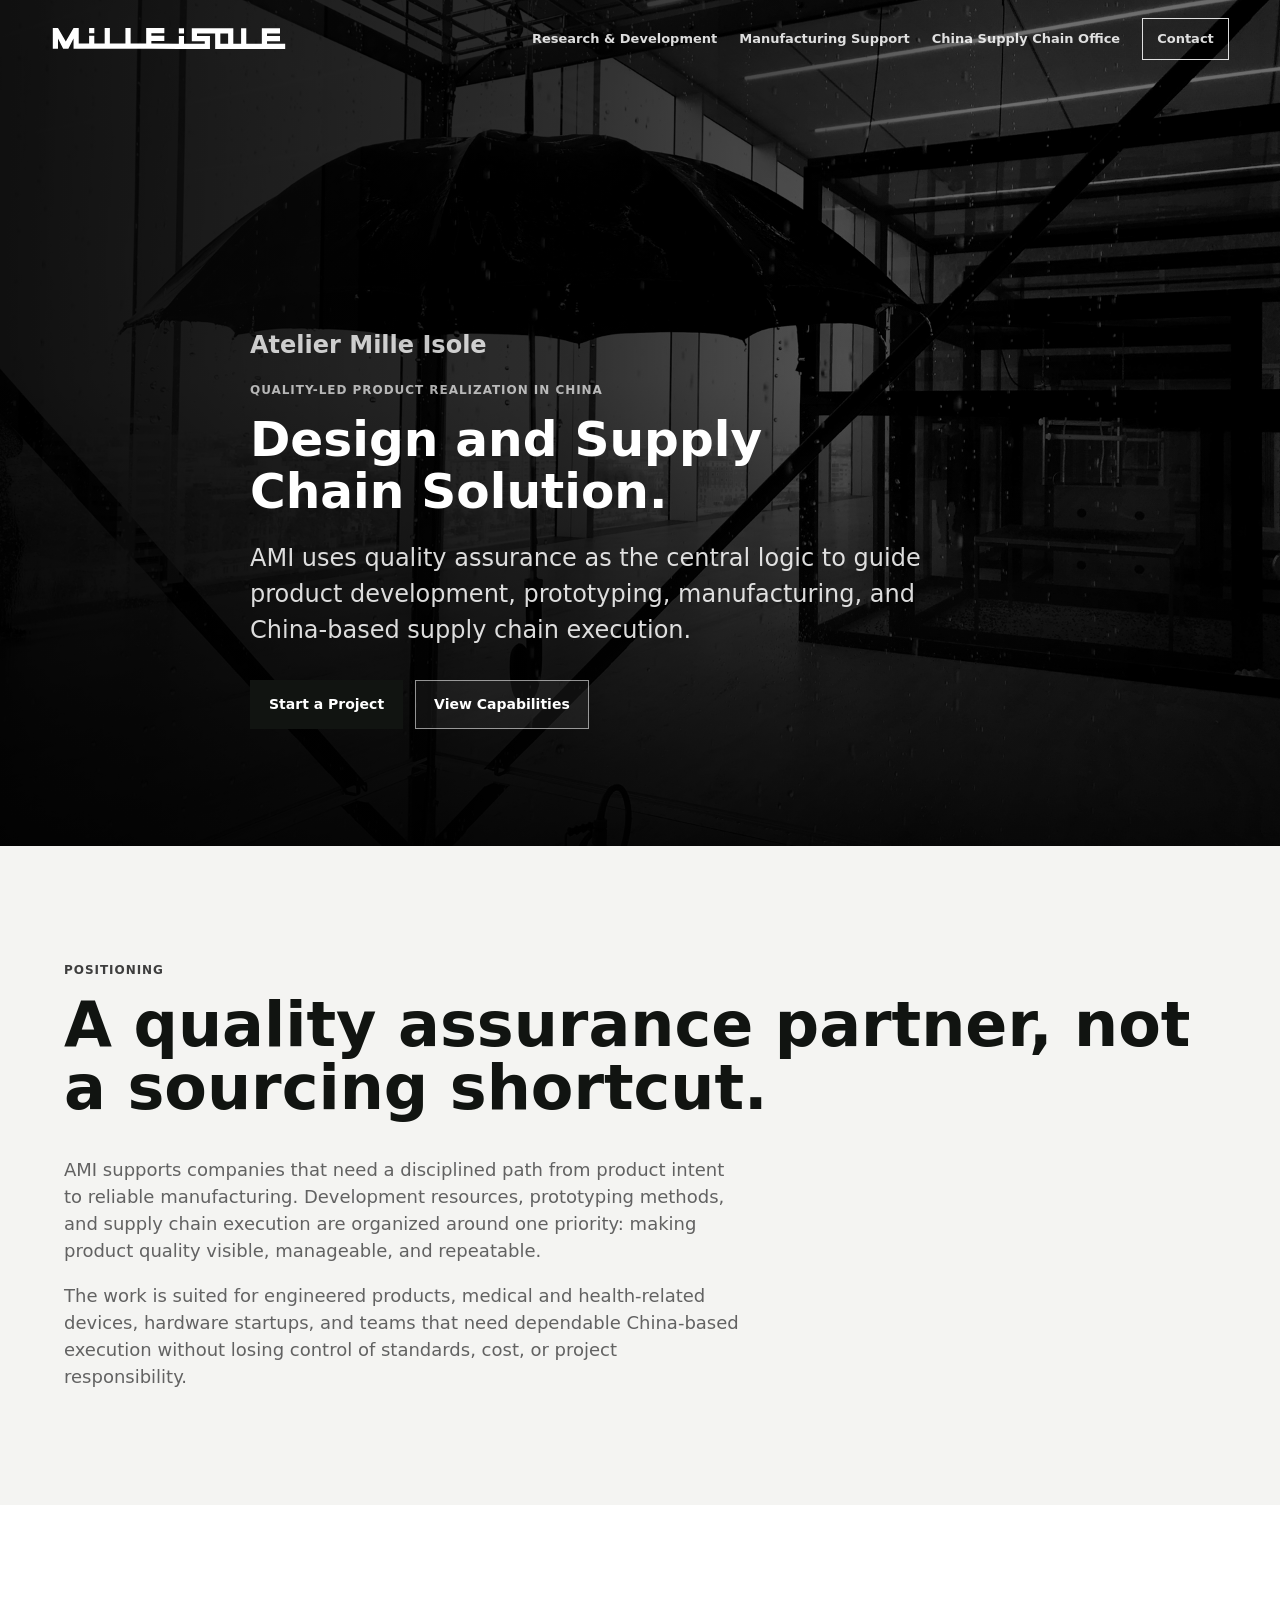
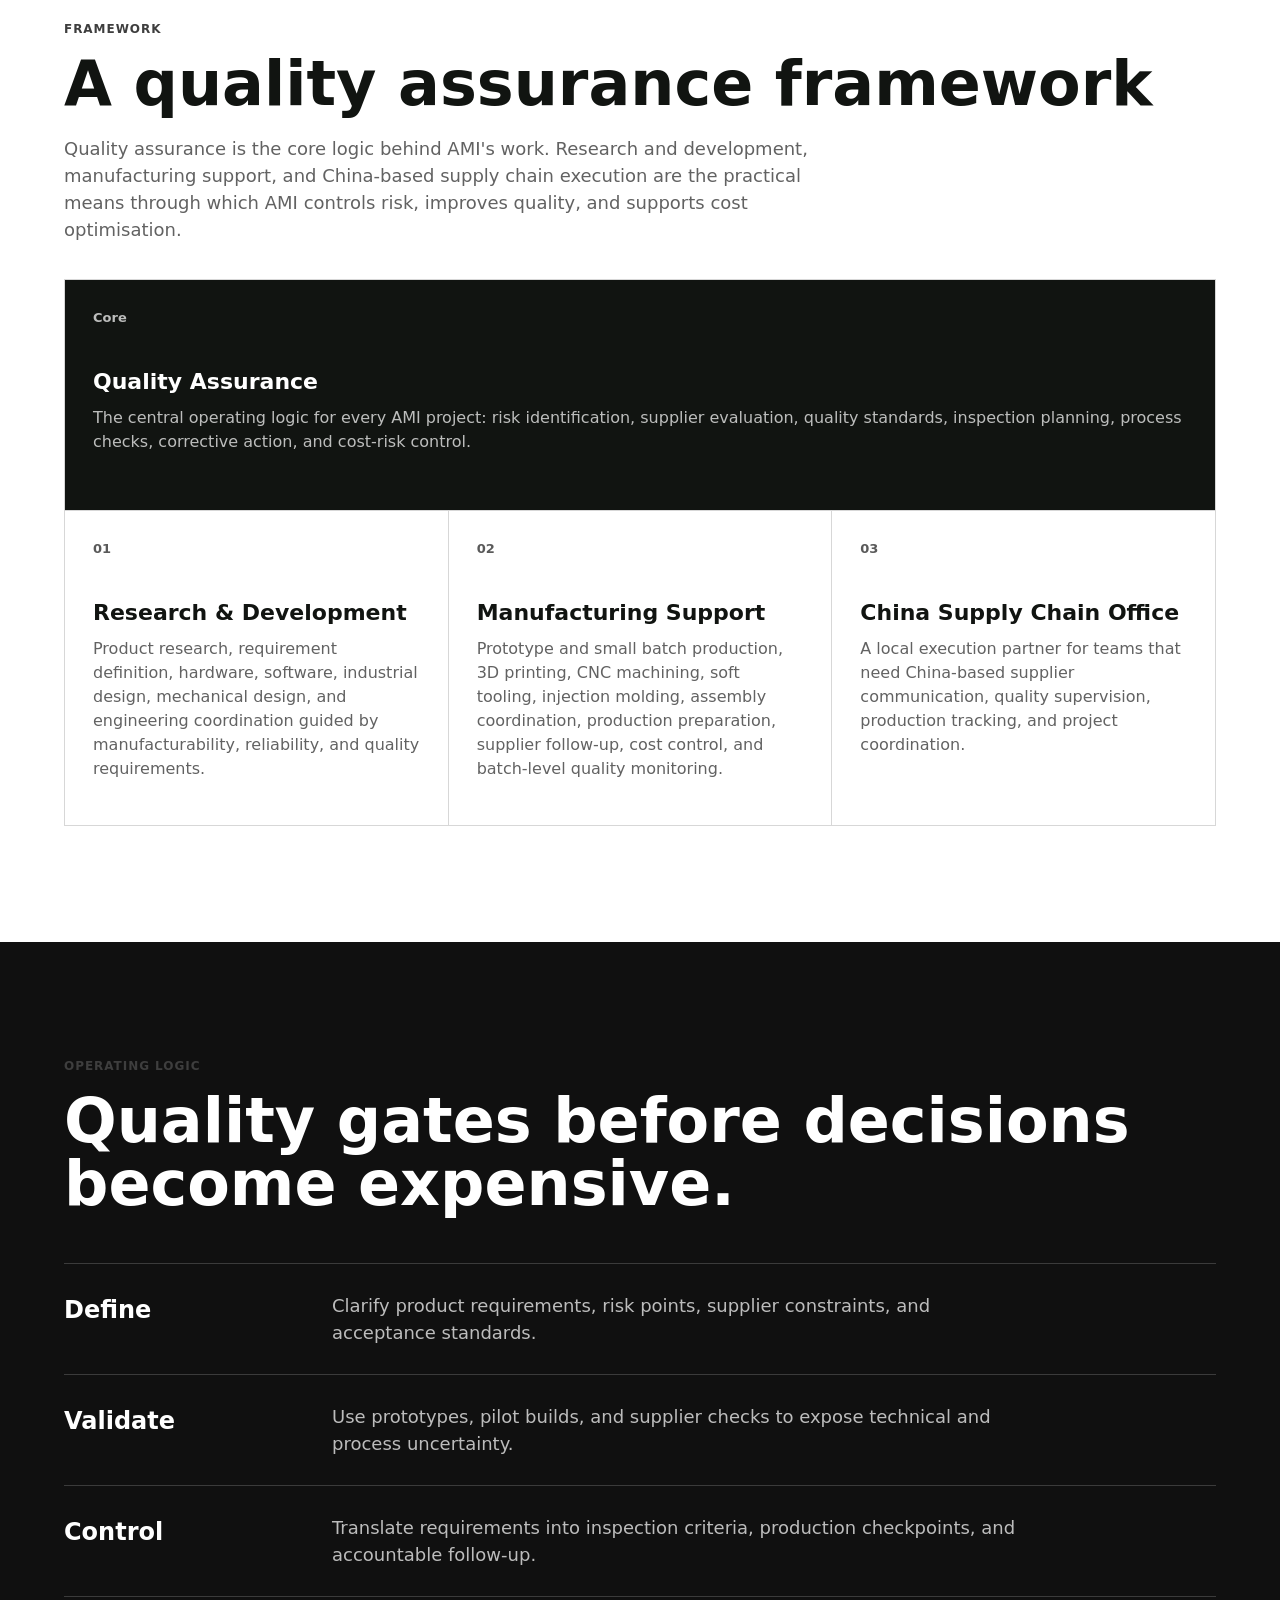
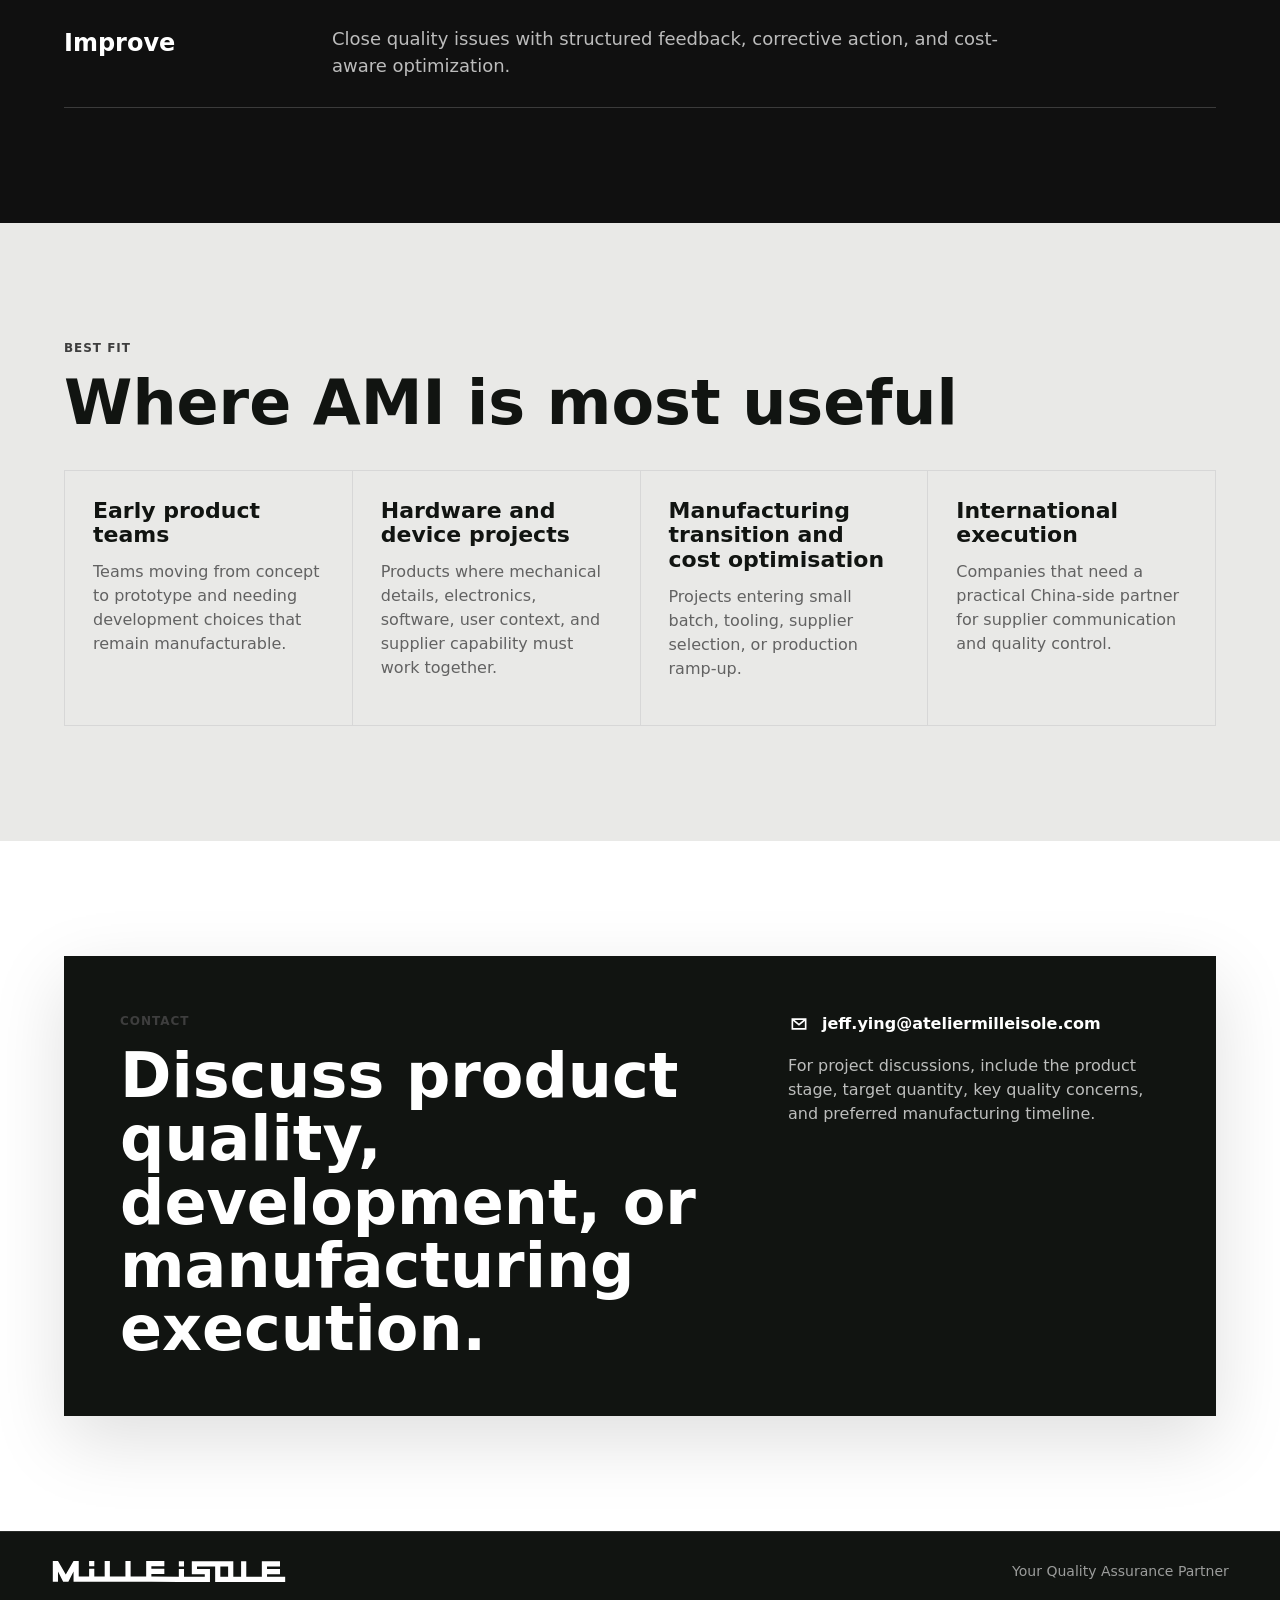
==== commit 2762972c: "Add files via upload title changed: design and supply chain solution" ====
--- a/index.html
+++ b/index.html
@@ -41,7 +41,7 @@
         <div class="hero-content">
           <p class="brand-line">Atelier Mille Isole</p>
           <p class="eyebrow">Quality-led product realization in China</p>
-          <h1 id="hero-title">Quality assurance for product development and manufacturing.</h1>
+          <h1 id="hero-title">Design and Supply Chain Solution.</h1>
           <p class="hero-copy">
             AMI uses quality assurance as the central logic to guide product development,
             prototyping, manufacturing, and China-based supply chain execution.
@@ -185,12 +185,12 @@
             <h2 id="contact-title">Discuss product quality, development, or manufacturing execution.</h2>
           </div>
           <div class="contact-actions">
-            <a class="email-link" href="mailto:jeffying9@gmail.com" aria-label="Email AMI">
+            <a class="email-link" href="mailto:jeff.ying@ateliermilleisole.com" aria-label="Email AMI">
               <svg aria-hidden="true" viewBox="0 0 24 24">
                 <path d="M4.75 6.75h14.5v10.5H4.75V6.75Z"></path>
                 <path d="m5.25 7.25 6.75 5.5 6.75-5.5"></path>
               </svg>
-              <span>jeffying9@gmail.com</span>
+              <span>jeff.ying@ateliermilleisole.com</span>
             </a>
             <p>
               For project discussions, include the product stage, target quantity, key quality concerns,
